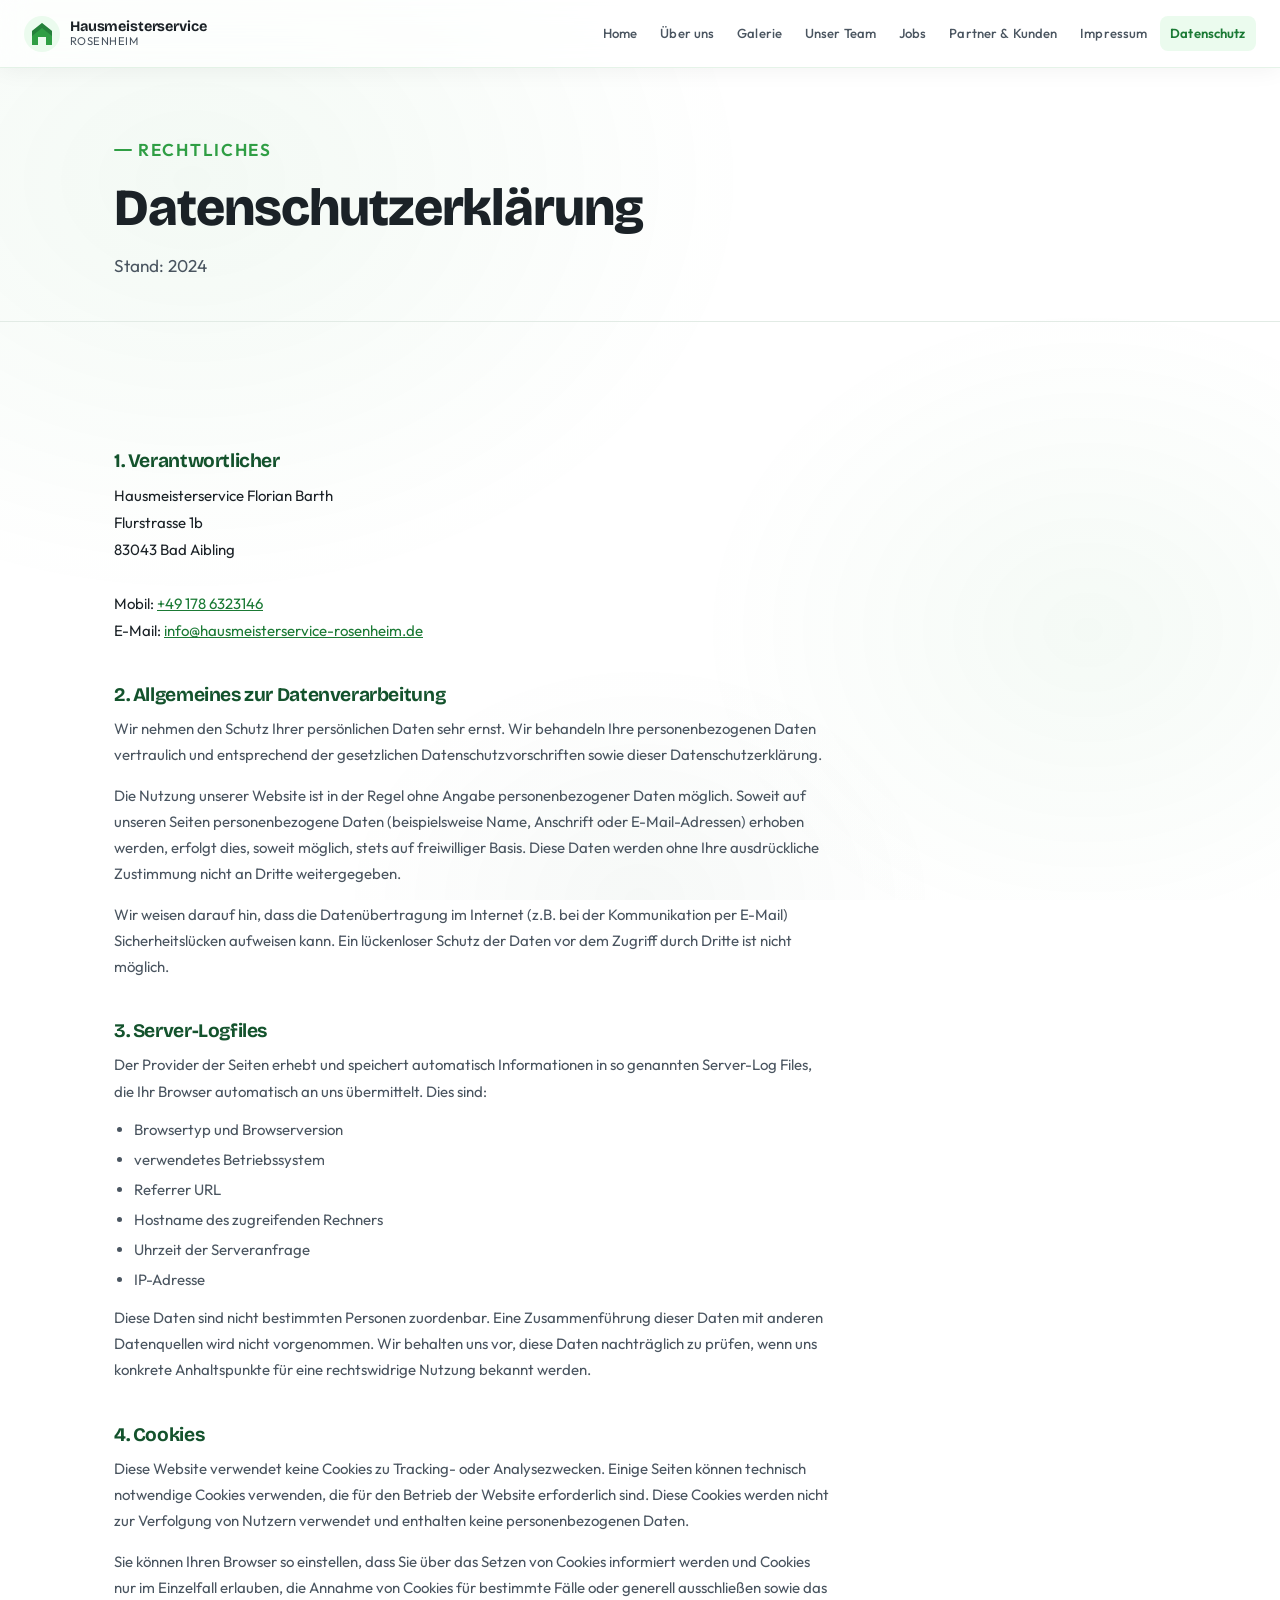
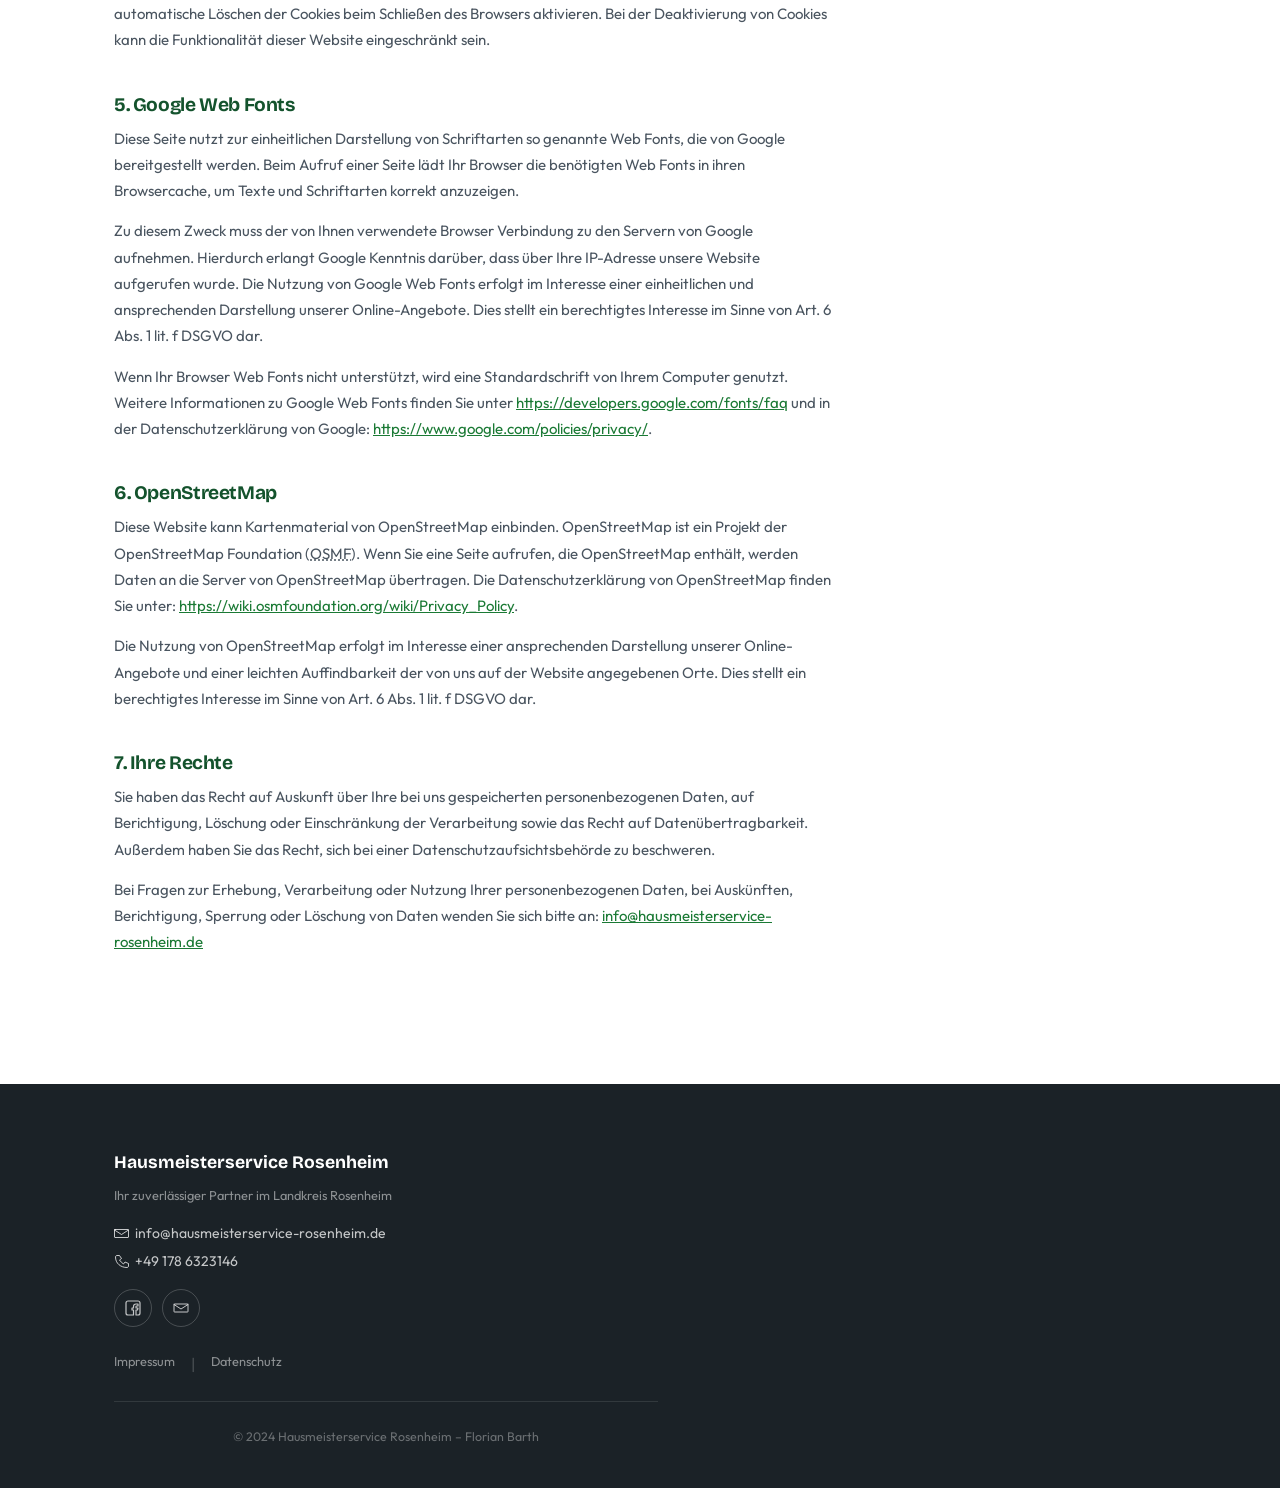
==== datenschutz.html @ e847db9a "Initial commit: Hausmeisterservice Rosenheim website Multi-page static website (HTML/CSS/JS): - 8 pa" ====
<!DOCTYPE html>
<html lang="de">
<head>
  <meta charset="UTF-8">
  <meta name="viewport" content="width=device-width, initial-scale=1.0">
  <meta name="theme-color" content="#ffffff">
  <meta name="description" content="Datenschutzerklärung – Hausmeisterservice Rosenheim, Florian Barth.">
  <title>Datenschutz – Hausmeisterservice Rosenheim</title>
  <link rel="preconnect" href="https://fonts.googleapis.com">
  <link rel="preconnect" href="https://fonts.gstatic.com" crossorigin>
  <link href="https://fonts.googleapis.com/css2?family=Bricolage+Grotesque:opsz,wght@12..96,400;12..96,600;12..96,700;12..96,800&family=Outfit:wght@300;400;500;600&display=swap" rel="stylesheet">
  <link rel="stylesheet" href="styles.css">
</head>
<body>
  <a class="skip-link" href="#main">Zum Inhalt springen</a>

  <header class="site-header">
    <nav class="nav-inner" aria-label="Hauptnavigation">
      <a class="nav-logo" href="index.html" aria-label="Hausmeisterservice Rosenheim – Startseite">
        <svg class="nav-logo-mark" viewBox="0 0 36 36" fill="none" aria-hidden="true" focusable="false">
          <circle cx="18" cy="18" r="18" fill="#ebfbee"/>
          <path d="M18 7L28 15V29H22V21H14V29H8V15L18 7Z" fill="#2f9e44"/>
          <path d="M18 7L28 15V20L18 12L8 20V15L18 7Z" fill="#14532d" opacity=".4"/>
        </svg>
        <span class="nav-logo-text">
          <strong>Hausmeisterservice</strong>
          <span>Rosenheim</span>
        </span>
      </a>
      <ul class="nav-links" role="list">
        <li><a href="index.html">Home</a></li>
        <li><a href="ueber-uns.html">Über uns</a></li>
        <li><a href="galerie.html">Galerie</a></li>
        <li><a href="unser-team.html">Unser Team</a></li>
        <li><a href="jobs.html">Jobs</a></li>
        <li><a href="partner.html">Partner &amp; Kunden</a></li>
        <li><a href="impressum.html">Impressum</a></li>
        <li><a href="datenschutz.html" aria-current="page">Datenschutz</a></li>
      </ul>
      <button class="nav-hamburger" id="nav-hamburger" aria-label="Menü öffnen" aria-expanded="false" aria-controls="nav-drawer">
        <svg class="ham-icon" width="22" height="22" viewBox="0 0 22 22" fill="none" aria-hidden="true"><rect x="2" y="5" width="18" height="2" rx="1" fill="currentColor"/><rect x="2" y="10" width="18" height="2" rx="1" fill="currentColor"/><rect x="2" y="15" width="18" height="2" rx="1" fill="currentColor"/></svg>
        <svg class="close-icon" width="22" height="22" viewBox="0 0 22 22" fill="none" aria-hidden="true" style="display:none"><path d="M5 5L17 17M17 5L5 17" stroke="currentColor" stroke-width="2" stroke-linecap="round"/></svg>
      </button>
    </nav>
  </header>

  <div class="nav-drawer" id="nav-drawer" style="display:none" role="dialog" aria-modal="false" aria-label="Navigation">
    <ul role="list">
      <li><a href="index.html">Home</a></li>
      <li><a href="ueber-uns.html">Über uns</a></li>
      <li><a href="galerie.html">Galerie</a></li>
      <li><a href="unser-team.html">Unser Team</a></li>
      <li><a href="jobs.html">Jobs</a></li>
      <li><a href="partner.html">Partner &amp; Kunden</a></li>
      <li><a href="impressum.html">Impressum</a></li>
      <li><a href="datenschutz.html" aria-current="page">Datenschutz</a></li>
    </ul>
  </div>

  <main id="main" class="page-content">
    <div class="page-hero">
      <div class="container">
        <p class="section-label reveal reveal-1">Rechtliches</p>
        <h1 class="reveal reveal-2">Datenschutzerklärung</h1>
        <p class="reveal reveal-3">Stand: 2024</p>
      </div>
    </div>

    <section>
      <div class="container">
        <div class="legal-content reveal">

          <h2>1. Verantwortlicher</h2>
          <address>
            Hausmeisterservice Florian Barth<br>
            Flurstrasse 1b<br>
            83043 Bad Aibling<br><br>
            Mobil: <a href="tel:+491786323146">+49 178 6323146</a><br>
            E-Mail: <a href="mailto:info@hausmeisterservice-rosenheim.de">info@hausmeisterservice-rosenheim.de</a>
          </address>

          <h2>2. Allgemeines zur Datenverarbeitung</h2>
          <p>Wir nehmen den Schutz Ihrer persönlichen Daten sehr ernst. Wir behandeln Ihre personenbezogenen Daten vertraulich und entsprechend der gesetzlichen Datenschutzvorschriften sowie dieser Datenschutzerklärung.</p>
          <p>Die Nutzung unserer Website ist in der Regel ohne Angabe personenbezogener Daten möglich. Soweit auf unseren Seiten personenbezogene Daten (beispielsweise Name, Anschrift oder E-Mail-Adressen) erhoben werden, erfolgt dies, soweit möglich, stets auf freiwilliger Basis. Diese Daten werden ohne Ihre ausdrückliche Zustimmung nicht an Dritte weitergegeben.</p>
          <p>Wir weisen darauf hin, dass die Datenübertragung im Internet (z.B. bei der Kommunikation per E-Mail) Sicherheitslücken aufweisen kann. Ein lückenloser Schutz der Daten vor dem Zugriff durch Dritte ist nicht möglich.</p>

          <h2>3. Server-Logfiles</h2>
          <p>Der Provider der Seiten erhebt und speichert automatisch Informationen in so genannten Server-Log Files, die Ihr Browser automatisch an uns übermittelt. Dies sind:</p>
          <ul style="margin:.625rem 0 .625rem 1.25rem; color:var(--slate); font-size:.9375rem; line-height:2">
            <li>Browsertyp und Browserversion</li>
            <li>verwendetes Betriebssystem</li>
            <li>Referrer URL</li>
            <li>Hostname des zugreifenden Rechners</li>
            <li>Uhrzeit der Serveranfrage</li>
            <li>IP-Adresse</li>
          </ul>
          <p>Diese Daten sind nicht bestimmten Personen zuordenbar. Eine Zusammenführung dieser Daten mit anderen Datenquellen wird nicht vorgenommen. Wir behalten uns vor, diese Daten nachträglich zu prüfen, wenn uns konkrete Anhaltspunkte für eine rechtswidrige Nutzung bekannt werden.</p>

          <h2>4. Cookies</h2>
          <p>Diese Website verwendet keine Cookies zu Tracking- oder Analysezwecken. Einige Seiten können technisch notwendige Cookies verwenden, die für den Betrieb der Website erforderlich sind. Diese Cookies werden nicht zur Verfolgung von Nutzern verwendet und enthalten keine personenbezogenen Daten.</p>
          <p>Sie können Ihren Browser so einstellen, dass Sie über das Setzen von Cookies informiert werden und Cookies nur im Einzelfall erlauben, die Annahme von Cookies für bestimmte Fälle oder generell ausschließen sowie das automatische Löschen der Cookies beim Schließen des Browsers aktivieren. Bei der Deaktivierung von Cookies kann die Funktionalität dieser Website eingeschränkt sein.</p>

          <h2>5. Google Web Fonts</h2>
          <p>Diese Seite nutzt zur einheitlichen Darstellung von Schriftarten so genannte Web Fonts, die von Google bereitgestellt werden. Beim Aufruf einer Seite lädt Ihr Browser die benötigten Web Fonts in ihren Browsercache, um Texte und Schriftarten korrekt anzuzeigen.</p>
          <p>Zu diesem Zweck muss der von Ihnen verwendete Browser Verbindung zu den Servern von Google aufnehmen. Hierdurch erlangt Google Kenntnis darüber, dass über Ihre IP-Adresse unsere Website aufgerufen wurde. Die Nutzung von Google Web Fonts erfolgt im Interesse einer einheitlichen und ansprechenden Darstellung unserer Online-Angebote. Dies stellt ein berechtigtes Interesse im Sinne von Art. 6 Abs. 1 lit. f DSGVO dar.</p>
          <p>Wenn Ihr Browser Web Fonts nicht unterstützt, wird eine Standardschrift von Ihrem Computer genutzt. Weitere Informationen zu Google Web Fonts finden Sie unter <a href="https://developers.google.com/fonts/faq" target="_blank" rel="noopener noreferrer">https://developers.google.com/fonts/faq</a> und in der Datenschutzerklärung von Google: <a href="https://www.google.com/policies/privacy/" target="_blank" rel="noopener noreferrer">https://www.google.com/policies/privacy/</a>.</p>

          <h2>6. OpenStreetMap</h2>
          <p>Diese Website kann Kartenmaterial von OpenStreetMap einbinden. OpenStreetMap ist ein Projekt der OpenStreetMap Foundation (<abbr title="OpenStreetMap Foundation">OSMF</abbr>). Wenn Sie eine Seite aufrufen, die OpenStreetMap enthält, werden Daten an die Server von OpenStreetMap übertragen. Die Datenschutzerklärung von OpenStreetMap finden Sie unter: <a href="https://wiki.osmfoundation.org/wiki/Privacy_Policy" target="_blank" rel="noopener noreferrer">https://wiki.osmfoundation.org/wiki/Privacy_Policy</a>.</p>
          <p>Die Nutzung von OpenStreetMap erfolgt im Interesse einer ansprechenden Darstellung unserer Online-Angebote und einer leichten Auffindbarkeit der von uns auf der Website angegebenen Orte. Dies stellt ein berechtigtes Interesse im Sinne von Art. 6 Abs. 1 lit. f DSGVO dar.</p>

          <h2>7. Ihre Rechte</h2>
          <p>Sie haben das Recht auf Auskunft über Ihre bei uns gespeicherten personenbezogenen Daten, auf Berichtigung, Löschung oder Einschränkung der Verarbeitung sowie das Recht auf Datenübertragbarkeit. Außerdem haben Sie das Recht, sich bei einer Datenschutzaufsichtsbehörde zu beschweren.</p>
          <p>Bei Fragen zur Erhebung, Verarbeitung oder Nutzung Ihrer personenbezogenen Daten, bei Auskünften, Berichtigung, Sperrung oder Löschung von Daten wenden Sie sich bitte an: <a href="mailto:info@hausmeisterservice-rosenheim.de">info@hausmeisterservice-rosenheim.de</a></p>

        </div>
      </div>
    </section>
  </main>

  <footer class="site-footer">
    <div class="footer-inner">
      <div>
        <div class="footer-brand">Hausmeisterservice Rosenheim</div>
        <div class="footer-tagline">Ihr zuverlässiger Partner im Landkreis Rosenheim</div>
        <div class="footer-contact">
          <a href="mailto:info@hausmeisterservice-rosenheim.de">
            <svg width="15" height="15" viewBox="0 0 15 15" fill="none" aria-hidden="true"><path d="M1 3.5H14C14.28 3.5 14.5 3.72 14.5 4V11C14.5 11.28 14.28 11.5 14 11.5H1C0.72 11.5 0.5 11.28 0.5 11V4C0.5 3.72 0.72 3.5 1 3.5Z" stroke="currentColor" stroke-linecap="round" stroke-linejoin="round"/><path d="M0.5 4L7.5 8.5L14.5 4" stroke="currentColor" stroke-linecap="round"/></svg>
            info@hausmeisterservice-rosenheim.de
          </a>
          <a href="tel:+491786323146">
            <svg width="15" height="15" viewBox="0 0 15 15" fill="none" aria-hidden="true"><path d="M5.5 1.5H3C2.17 1.5 1.5 2.17 1.5 3C1.5 9.35 6.65 13.5 13 13.5C13.83 13.5 14.5 12.83 14.5 12V9.5L11 8L9.5 10C8 9 6.5 7.5 5.5 6L7.5 4.5L5.5 1.5Z" stroke="currentColor" stroke-linejoin="round"/></svg>
            +49 178 6323146
          </a>
        </div>
        <div class="footer-social">
          <a href="https://www.facebook.com/Hausmeisterservice-Rosenheim-330159847586486/" target="_blank" rel="noopener noreferrer" aria-label="Facebook-Seite von Hausmeisterservice Rosenheim">
            <svg width="16" height="16" viewBox="0 0 16 16" fill="none" aria-hidden="true"><path d="M13 1H3C1.9 1 1 1.9 1 3V13C1 14.1 1.9 15 3 15H8.5V10H7V8H8.5V6.5C8.5 5.1 9.4 4 11 4H13V6H11.5C11.2 6 11 6.2 11 6.5V8H13L12.5 10H11V15H13C14.1 15 15 14.1 15 13V3C15 1.9 14.1 1 13 1Z" stroke="currentColor" stroke-width="1.2" stroke-linejoin="round"/></svg>
          </a>
          <a href="mailto:info@hausmeisterservice-rosenheim.de" aria-label="E-Mail senden">
            <svg width="16" height="16" viewBox="0 0 16 16" fill="none" aria-hidden="true"><path d="M1.5 4H14.5C14.78 4 15 4.22 15 4.5V11.5C15 11.78 14.78 12 14.5 12H1.5C1.22 12 1 11.78 1 11.5V4.5C1 4.22 1.22 4 1.5 4Z" stroke="currentColor" stroke-linejoin="round"/><path d="M1 4.5L8 9L15 4.5" stroke="currentColor" stroke-linecap="round"/></svg>
          </a>
        </div>
        <div class="footer-links">
          <a href="impressum.html">Impressum</a>
          <span aria-hidden="true" style="color:rgba(255,255,255,.2)">|</span>
          <a href="datenschutz.html">Datenschutz</a>
        </div>
      </div>
    </div>
    <div class="footer-inner" style="padding-top:0">
      <p class="footer-copy">© 2024 Hausmeisterservice Rosenheim – Florian Barth</p>
    </div>
  </footer>

  <script src="script.js"></script>
</body>
</html>
---- styles.css ----
/* ============================================================
   Hausmeisterservice Rosenheim — Global Stylesheet
   Design: Modern Clean | Bricolage Grotesque + Outfit
   ============================================================ */

/* ── Google Fonts preload hint (also declared in HTML <link>) ── */
@import url('https://fonts.googleapis.com/css2?family=Bricolage+Grotesque:opsz,wght@12..96,400;12..96,600;12..96,700;12..96,800&family=Outfit:wght@300;400;500;600&display=swap');

/* ── Design Tokens ─────────────────────────────────────────── */
:root {
  /* Greens */
  --leaf:        #2f9e44;
  --leaf-dark:   #1b7a35;
  --leaf-deep:   #14532d;
  --leaf-glow:   rgba(47, 158, 68, 0.15);
  --mint:        #ebfbee;
  --mint-mid:    #d3f9d8;

  /* Neutrals */
  --ink:         #1b2227;
  --ink-soft:    #2d3a42;
  --slate:       #4a5560;
  --mist:        #8a9ba8;
  --paper:       #ffffff;
  --haze:        #f4f7f5;
  --haze-border: #e2ebe5;

  /* Typography */
  --font-display: 'Bricolage Grotesque', Georgia, serif;
  --font-body:    'Outfit', system-ui, sans-serif;

  /* Spacing scale */
  --s-xs:  0.5rem;
  --s-sm:  1rem;
  --s-md:  1.5rem;
  --s-lg:  2.5rem;
  --s-xl:  4rem;
  --s-2xl: 6rem;

  /* Radii */
  --r-sm:  8px;
  --r-md:  16px;
  --r-lg:  24px;
  --r-xl:  40px;

  /* Shadows */
  --shadow-sm:  0 1px 4px rgba(0,0,0,.06), 0 0 0 1px rgba(0,0,0,.03);
  --shadow-md:  0 4px 24px rgba(0,0,0,.08), 0 1px 4px rgba(0,0,0,.04);
  --shadow-lg:  0 12px 48px rgba(0,0,0,.10), 0 2px 8px rgba(0,0,0,.05);

  /* Motion */
  --ease-out:    cubic-bezier(0.16, 1, 0.3, 1);
  --ease-in-out: cubic-bezier(0.45, 0, 0.55, 1);

  /* Header */
  --header-h: 68px;
}

/* ── Reset & Base ──────────────────────────────────────────── */
*, *::before, *::after { box-sizing: border-box; margin: 0; padding: 0; }

html {
  font-size: 16px;
  scroll-behavior: smooth;
  color-scheme: light;
  -webkit-text-size-adjust: 100%;
}

body {
  font-family: var(--font-body);
  font-weight: 400;
  color: var(--ink);
  background-color: var(--paper);
  line-height: 1.65;
  overflow-x: hidden;
  -webkit-tap-highlight-color: transparent;
}

/* ── Background Blobs (atmosphere) ────────────────────────── */
body::before {
  content: '';
  position: fixed;
  inset: 0;
  pointer-events: none;
  z-index: 0;
  background:
    radial-gradient(ellipse 800px 600px at 15% 20%, rgba(47,158,68,.06) 0%, transparent 70%),
    radial-gradient(ellipse 600px 500px at 85% 70%, rgba(47,158,68,.05) 0%, transparent 65%),
    radial-gradient(ellipse 500px 400px at 50% 100%, rgba(20,83,45,.04) 0%, transparent 60%);
}

/* ── Skip Link ─────────────────────────────────────────────── */
.skip-link {
  position: absolute;
  top: -100%;
  left: 1rem;
  z-index: 9999;
  background: var(--leaf);
  color: #fff;
  padding: .5rem 1.25rem;
  border-radius: 0 0 var(--r-sm) var(--r-sm);
  font-family: var(--font-body);
  font-weight: 600;
  font-size: .875rem;
  text-decoration: none;
  transition: top .2s var(--ease-out);
}
.skip-link:focus { top: 0; }

/* ── Header / Nav ──────────────────────────────────────────── */
.site-header {
  position: sticky;
  top: 0;
  z-index: 100;
  height: var(--header-h);
  background: rgba(255, 255, 255, 0.70);
  backdrop-filter: blur(14px) saturate(150%);
  -webkit-backdrop-filter: blur(14px) saturate(150%);
  border-bottom: 1px solid rgba(47, 158, 68, 0.12);
  box-shadow: 0 1px 24px rgba(0,0,0,.06);
}

.nav-inner {
  max-width: 1280px;
  margin: 0 auto;
  padding: 0 var(--s-md);
  height: 100%;
  display: flex;
  align-items: center;
  justify-content: space-between;
  gap: var(--s-md);
}

/* Logo */
.nav-logo {
  display: flex;
  align-items: center;
  gap: .625rem;
  text-decoration: none;
  flex-shrink: 0;
}

.nav-logo-mark {
  width: 36px;
  height: 36px;
  flex-shrink: 0;
}

.nav-logo-text {
  display: flex;
  flex-direction: column;
  line-height: 1.1;
}
.nav-logo-text strong {
  font-family: var(--font-display);
  font-weight: 700;
  font-size: .9rem;
  color: var(--ink);
  letter-spacing: -.01em;
}
.nav-logo-text span {
  font-family: var(--font-body);
  font-size: .7rem;
  font-weight: 400;
  color: var(--slate);
  letter-spacing: .04em;
  text-transform: uppercase;
}

/* Desktop nav links */
.nav-links {
  display: flex;
  align-items: center;
  gap: .125rem;
  list-style: none;
}

.nav-links a {
  display: block;
  padding: .4rem .65rem;
  border-radius: var(--r-sm);
  font-family: var(--font-body);
  font-size: .82rem;
  font-weight: 500;
  color: var(--slate);
  text-decoration: none;
  letter-spacing: .01em;
  white-space: nowrap;
  transition: color .18s, background .18s;
}
.nav-links a:hover {
  color: var(--leaf-dark);
  background: var(--mint);
}
.nav-links a[aria-current="page"] {
  color: var(--leaf-dark);
  background: var(--mint);
  font-weight: 600;
}
.nav-links a:focus-visible {
  outline: 2px solid var(--leaf);
  outline-offset: 2px;
}

/* Hamburger */
.nav-hamburger {
  display: none;
  align-items: center;
  justify-content: center;
  width: 44px;
  height: 44px;
  border: none;
  background: transparent;
  cursor: pointer;
  border-radius: var(--r-sm);
  color: var(--ink);
  touch-action: manipulation;
  transition: background .15s;
}
.nav-hamburger:hover { background: var(--mint); }
.nav-hamburger:focus-visible { outline: 2px solid var(--leaf); outline-offset: 2px; }
.nav-hamburger svg { pointer-events: none; }

/* Mobile drawer */
.nav-drawer {
  display: none;
  position: fixed;
  top: var(--header-h);
  left: 0; right: 0;
  background: rgba(255,255,255,.96);
  backdrop-filter: blur(14px);
  -webkit-backdrop-filter: blur(14px);
  border-bottom: 1px solid var(--haze-border);
  box-shadow: var(--shadow-lg);
  z-index: 99;
  padding: var(--s-sm) var(--s-md) var(--s-md);
  overscroll-behavior: contain;
  transform: translateY(-8px);
  opacity: 0;
  transition: opacity .22s var(--ease-out), transform .22s var(--ease-out);
}
.nav-drawer.open {
  opacity: 1;
  transform: translateY(0);
}
.nav-drawer ul {
  list-style: none;
  display: flex;
  flex-direction: column;
  gap: .25rem;
}
.nav-drawer a {
  display: block;
  padding: .75rem 1rem;
  border-radius: var(--r-sm);
  font-size: .95rem;
  font-weight: 500;
  color: var(--ink);
  text-decoration: none;
  transition: background .15s, color .15s;
}
.nav-drawer a:hover { background: var(--mint); color: var(--leaf-dark); }
.nav-drawer a[aria-current="page"] {
  background: var(--mint);
  color: var(--leaf-dark);
  font-weight: 600;
}
.nav-drawer a:focus-visible { outline: 2px solid var(--leaf); outline-offset: 2px; }

/* ── Page Wrapper ──────────────────────────────────────────── */
.page-content {
  position: relative;
  z-index: 1;
  min-height: calc(100vh - var(--header-h));
}

/* ── Section / Container ───────────────────────────────────── */
.container {
  max-width: 1100px;
  margin: 0 auto;
  padding: 0 var(--s-md);
}

section { padding: var(--s-xl) 0; }

/* ── Typography ────────────────────────────────────────────── */
h1, h2, h3, h4, h5 {
  font-family: var(--font-display);
  font-weight: 700;
  line-height: 1.15;
  letter-spacing: -.02em;
  text-wrap: balance;
  color: var(--ink);
}

h1 { font-size: clamp(2rem, 5vw, 3.25rem); font-weight: 800; }
h2 { font-size: clamp(1.6rem, 3.5vw, 2.25rem); }
h3 { font-size: clamp(1.1rem, 2.5vw, 1.4rem); font-weight: 600; }

p {
  color: var(--slate);
  font-size: 1rem;
  line-height: 1.75;
  max-width: 68ch;
}
p + p { margin-top: .875rem; }

a { color: var(--leaf-dark); }
a:focus-visible { outline: 2px solid var(--leaf); outline-offset: 3px; border-radius: 3px; }

/* ── Buttons ───────────────────────────────────────────────── */
.btn {
  display: inline-flex;
  align-items: center;
  gap: .5rem;
  padding: .75rem 1.75rem;
  border: none;
  border-radius: var(--r-xl);
  font-family: var(--font-body);
  font-size: 1rem;
  font-weight: 600;
  text-decoration: none;
  cursor: pointer;
  touch-action: manipulation;
  transition: background .18s, transform .18s, box-shadow .18s;
}
.btn:focus-visible { outline: 2px solid var(--leaf); outline-offset: 3px; }
.btn:active { transform: scale(.97); }

.btn-primary {
  background: var(--leaf);
  color: #fff;
  box-shadow: 0 4px 16px rgba(47,158,68,.30);
}
.btn-primary:hover {
  background: var(--leaf-dark);
  box-shadow: 0 6px 24px rgba(47,158,68,.38);
  transform: translateY(-2px);
}

.btn-outline {
  background: transparent;
  color: var(--leaf-dark);
  border: 2px solid var(--leaf);
}
.btn-outline:hover {
  background: var(--mint);
  transform: translateY(-2px);
}

/* ── Section Labels ────────────────────────────────────────── */
.section-label {
  display: inline-flex;
  align-items: center;
  gap: .375rem;
  font-family: var(--font-body);
  font-size: .75rem;
  font-weight: 600;
  letter-spacing: .1em;
  text-transform: uppercase;
  color: var(--leaf);
  margin-bottom: .875rem;
}
.section-label::before {
  content: '';
  display: block;
  width: 18px;
  height: 2px;
  background: var(--leaf);
  border-radius: 2px;
}

/* ── Cards ─────────────────────────────────────────────────── */
.card {
  background: var(--paper);
  border: 1px solid var(--haze-border);
  border-radius: var(--r-lg);
  padding: var(--s-md) var(--s-lg);
  box-shadow: var(--shadow-sm);
  transition: box-shadow .22s var(--ease-out), transform .22s var(--ease-out);
}
.card:hover {
  box-shadow: var(--shadow-md);
  transform: translateY(-3px);
}

/* ── Service Grid (index.html) ─────────────────────────────── */
.service-grid {
  display: grid;
  grid-template-columns: repeat(auto-fill, minmax(200px, 1fr));
  gap: 1rem;
  margin-top: var(--s-lg);
}

.service-tile {
  background: var(--paper);
  border: 1px solid var(--haze-border);
  border-radius: var(--r-md);
  padding: 1.5rem 1.25rem;
  display: flex;
  flex-direction: column;
  align-items: center;
  text-align: center;
  gap: .75rem;
  box-shadow: var(--shadow-sm);
  transition: box-shadow .2s var(--ease-out), transform .2s var(--ease-out), background .2s;
}
.service-tile:hover {
  background: var(--mint);
  box-shadow: var(--shadow-md);
  transform: translateY(-4px);
}
.service-tile .tile-icon {
  font-size: 2.25rem;
  line-height: 1;
}
.service-tile .tile-label {
  font-family: var(--font-body);
  font-size: .875rem;
  font-weight: 500;
  color: var(--ink-soft);
  line-height: 1.3;
}

/* ── Hero ──────────────────────────────────────────────────── */
.hero {
  padding: var(--s-2xl) 0 var(--s-xl);
  position: relative;
}
.hero-eyebrow {
  font-family: var(--font-body);
  font-size: .8rem;
  font-weight: 600;
  letter-spacing: .12em;
  text-transform: uppercase;
  color: var(--leaf);
  margin-bottom: 1rem;
}
.hero h1 { margin-bottom: 1.25rem; }
.hero p  { font-size: 1.1rem; margin-bottom: var(--s-lg); }
.hero-badge {
  display: inline-flex;
  align-items: center;
  gap: .5rem;
  background: var(--mint);
  border: 1px solid var(--mint-mid);
  border-radius: var(--r-xl);
  padding: .35rem .875rem;
  font-size: .8rem;
  font-weight: 500;
  color: var(--leaf-deep);
  margin-bottom: 1.5rem;
}

/* ── Page Hero (interior pages) ───────────────────────────── */
.page-hero {
  padding: var(--s-xl) 0 var(--s-lg);
  border-bottom: 1px solid var(--haze-border);
  margin-bottom: var(--s-xl);
}
.page-hero h1 { margin-bottom: .75rem; }
.page-hero p  { font-size: 1.075rem; }

/* ── Über-uns content ──────────────────────────────────────── */
.ueber-uns-intro {
  font-size: 1.05rem;
  line-height: 1.8;
  max-width: 72ch;
}

.service-section-grid {
  display: grid;
  grid-template-columns: repeat(auto-fill, minmax(300px, 1fr));
  gap: 1.25rem;
  margin-top: var(--s-lg);
}

.service-card {
  background: var(--paper);
  border: 1px solid var(--haze-border);
  border-radius: var(--r-lg);
  padding: var(--s-md) var(--s-md);
  box-shadow: var(--shadow-sm);
}
.service-card h3 {
  font-size: 1rem;
  font-weight: 700;
  color: var(--leaf-dark);
  margin-bottom: .75rem;
  display: flex;
  align-items: center;
  gap: .5rem;
}
.service-card h3::before {
  content: '';
  width: 4px;
  height: 1.1em;
  background: var(--leaf);
  border-radius: 2px;
  display: block;
  flex-shrink: 0;
}
.service-card ul {
  list-style: none;
  display: flex;
  flex-direction: column;
  gap: .3rem;
}
.service-card li {
  font-size: .875rem;
  color: var(--slate);
  padding-left: 1rem;
  position: relative;
}
.service-card li::before {
  content: '✓';
  position: absolute;
  left: 0;
  color: var(--leaf);
  font-size: .75rem;
  top: .1em;
}

/* ── Gallery Grid ──────────────────────────────────────────── */
.gallery-grid {
  display: grid;
  grid-template-columns: repeat(3, 1fr);
  gap: 1rem;
  margin-top: var(--s-lg);
}
.gallery-item {
  border-radius: var(--r-md);
  overflow: hidden;
  aspect-ratio: 4/3;
  background: linear-gradient(135deg, var(--mint) 0%, var(--mint-mid) 50%, #c3f0ca 100%);
  display: flex;
  align-items: center;
  justify-content: center;
  flex-direction: column;
  gap: .5rem;
  border: 1px solid var(--haze-border);
  box-shadow: var(--shadow-sm);
  transition: transform .22s var(--ease-out), box-shadow .22s var(--ease-out);
}
.gallery-item:hover { transform: scale(1.02); box-shadow: var(--shadow-md); }
.gallery-item figcaption {
  font-family: var(--font-body);
  font-size: .8rem;
  font-weight: 500;
  color: var(--leaf-deep);
  letter-spacing: .04em;
}
.gallery-placeholder-icon { font-size: 2rem; opacity: .5; }

/* ── Team Cards ────────────────────────────────────────────── */
.team-grid {
  display: grid;
  grid-template-columns: repeat(auto-fill, minmax(220px, 1fr));
  gap: 1.25rem;
  margin-top: var(--s-lg);
}
.team-card {
  background: var(--paper);
  border: 1px solid var(--haze-border);
  border-radius: var(--r-lg);
  padding: var(--s-md);
  text-align: center;
  box-shadow: var(--shadow-sm);
  transition: transform .22s var(--ease-out), box-shadow .22s var(--ease-out);
}
.team-card:hover { transform: translateY(-4px); box-shadow: var(--shadow-md); }

.team-avatar {
  width: 72px;
  height: 72px;
  border-radius: 50%;
  background: linear-gradient(135deg, var(--leaf) 0%, var(--leaf-deep) 100%);
  display: flex;
  align-items: center;
  justify-content: center;
  margin: 0 auto var(--s-sm);
  font-family: var(--font-display);
  font-size: 1.25rem;
  font-weight: 700;
  color: #fff;
  box-shadow: 0 4px 12px rgba(47,158,68,.25);
}
.team-card h3 {
  font-size: .95rem;
  font-weight: 700;
  margin-bottom: .25rem;
  letter-spacing: -.01em;
}
.team-card .role {
  font-size: .78rem;
  color: var(--slate);
  line-height: 1.4;
  margin-bottom: .875rem;
}
.team-contacts {
  display: flex;
  flex-direction: column;
  gap: .3rem;
}
.team-contacts a {
  font-size: .78rem;
  color: var(--leaf-dark);
  text-decoration: none;
  display: inline-flex;
  align-items: center;
  justify-content: center;
  gap: .3rem;
}
.team-contacts a:hover { text-decoration: underline; }
.team-contacts a:focus-visible { outline: 2px solid var(--leaf); border-radius: 2px; }

/* ── Jobs ──────────────────────────────────────────────────── */
.jobs-grid {
  display: grid;
  grid-template-columns: repeat(auto-fill, minmax(320px, 1fr));
  gap: 1.5rem;
  margin-top: var(--s-lg);
}
.job-card {
  background: var(--paper);
  border: 1px solid var(--haze-border);
  border-radius: var(--r-lg);
  padding: var(--s-lg) var(--s-md);
  box-shadow: var(--shadow-sm);
  display: flex;
  flex-direction: column;
  gap: var(--s-sm);
}
.job-card h3 {
  font-size: 1.1rem;
  color: var(--leaf-deep);
}
.job-card p {
  font-size: .9rem;
  flex: 1;
}
.job-badge {
  display: inline-flex;
  align-items: center;
  gap: .35rem;
  background: var(--mint);
  border: 1px solid var(--mint-mid);
  border-radius: var(--r-xl);
  padding: .25rem .75rem;
  font-size: .72rem;
  font-weight: 600;
  color: var(--leaf-deep);
  letter-spacing: .03em;
  width: fit-content;
}

/* ── Partner & Kunden ──────────────────────────────────────── */
.partner-card {
  background: var(--paper);
  border: 1px solid var(--haze-border);
  border-radius: var(--r-lg);
  padding: var(--s-lg);
  box-shadow: var(--shadow-sm);
  max-width: 560px;
}
.partner-card h3 { font-size: 1.1rem; margin-bottom: 1rem; color: var(--leaf-deep); }
.partner-detail {
  display: flex;
  flex-direction: column;
  gap: .4rem;
}
.partner-detail a {
  font-size: .9rem;
  color: var(--slate);
  text-decoration: none;
  display: flex;
  align-items: center;
  gap: .4rem;
}
.partner-detail a:hover { color: var(--leaf-dark); text-decoration: underline; }

blockquote.quote {
  border-left: 4px solid var(--leaf);
  padding: var(--s-sm) var(--s-md);
  margin: var(--s-lg) 0;
  background: var(--mint);
  border-radius: 0 var(--r-md) var(--r-md) 0;
  font-style: italic;
  font-size: 1.05rem;
  color: var(--ink-soft);
  max-width: 72ch;
}
blockquote.quote cite {
  display: block;
  margin-top: .5rem;
  font-size: .825rem;
  font-style: normal;
  font-weight: 600;
  color: var(--leaf-dark);
}

.badge-cloud {
  display: flex;
  flex-wrap: wrap;
  gap: .625rem;
  margin-top: var(--s-md);
}
.badge {
  background: var(--haze);
  border: 1px solid var(--haze-border);
  border-radius: var(--r-xl);
  padding: .375rem 1rem;
  font-size: .82rem;
  font-weight: 500;
  color: var(--ink-soft);
  transition: background .15s, color .15s, border-color .15s;
}
.badge:hover {
  background: var(--mint);
  border-color: var(--mint-mid);
  color: var(--leaf-deep);
}

/* ── Impressum / Datenschutz ───────────────────────────────── */
.legal-content {
  max-width: 800px;
}
.legal-content h2 {
  font-size: 1.2rem;
  margin-top: var(--s-lg);
  margin-bottom: .625rem;
  color: var(--leaf-deep);
}
.legal-content h2:first-of-type { margin-top: 0; }
.legal-content p {
  font-size: .9375rem;
  max-width: 72ch;
}
.legal-content address {
  font-style: normal;
  font-size: .9375rem;
  color: var(--ink);
  line-height: 1.8;
}
.legal-content a {
  color: var(--leaf-dark);
}

/* ── Footer ────────────────────────────────────────────────── */
.site-footer {
  background: var(--ink);
  color: rgba(255,255,255,.7);
  padding: var(--s-xl) 0 var(--s-lg);
  margin-top: var(--s-xl);
}
.footer-inner {
  max-width: 1100px;
  margin: 0 auto;
  padding: 0 var(--s-md);
  display: grid;
  grid-template-columns: 1fr auto;
  gap: var(--s-lg);
  align-items: start;
}
.footer-brand {
  font-family: var(--font-display);
  font-size: 1.1rem;
  font-weight: 700;
  color: #fff;
  margin-bottom: .5rem;
}
.footer-tagline {
  font-size: .8rem;
  margin-bottom: var(--s-sm);
  color: rgba(255,255,255,.5);
}
.footer-contact {
  display: flex;
  flex-direction: column;
  gap: .3rem;
  margin-bottom: var(--s-sm);
}
.footer-contact a {
  font-size: .875rem;
  color: rgba(255,255,255,.75);
  text-decoration: none;
  display: flex;
  align-items: center;
  gap: .4rem;
  transition: color .15s;
}
.footer-contact a:hover { color: #fff; }
.footer-contact a:focus-visible { outline: 2px solid var(--leaf); border-radius: 2px; }

.footer-social {
  display: flex;
  gap: .625rem;
  margin-bottom: var(--s-md);
}
.footer-social a {
  display: flex;
  align-items: center;
  justify-content: center;
  width: 38px;
  height: 38px;
  border-radius: 50%;
  border: 1px solid rgba(255,255,255,.2);
  color: rgba(255,255,255,.75);
  text-decoration: none;
  transition: background .15s, color .15s, border-color .15s;
}
.footer-social a:hover {
  background: var(--leaf);
  border-color: var(--leaf);
  color: #fff;
}
.footer-social a:focus-visible { outline: 2px solid var(--leaf); outline-offset: 3px; border-radius: 50%; }
.footer-social svg { pointer-events: none; }

.footer-links {
  display: flex;
  gap: var(--s-sm);
  flex-wrap: wrap;
}
.footer-links a {
  font-size: .8rem;
  color: rgba(255,255,255,.5);
  text-decoration: none;
  transition: color .15s;
}
.footer-links a:hover { color: #fff; }

.footer-copy {
  grid-column: 1 / -1;
  border-top: 1px solid rgba(255,255,255,.1);
  margin-top: var(--s-md);
  padding-top: var(--s-md);
  font-size: .775rem;
  color: rgba(255,255,255,.35);
  text-align: center;
}

/* ── Animations ────────────────────────────────────────────── */
@keyframes fadeUp {
  from { opacity: 0; transform: translateY(20px); }
  to   { opacity: 1; transform: translateY(0); }
}

.reveal {
  animation: fadeUp .6s var(--ease-out) both;
}
.reveal-1 { animation-delay: .05s; }
.reveal-2 { animation-delay: .15s; }
.reveal-3 { animation-delay: .25s; }
.reveal-4 { animation-delay: .35s; }
.reveal-5 { animation-delay: .45s; }

@media (prefers-reduced-motion: reduce) {
  .reveal { animation: none; }
  * { transition-duration: .01ms !important; animation-duration: .01ms !important; }
}

/* ── Responsive ────────────────────────────────────────────── */
@media (max-width: 1024px) {
  .nav-links { gap: 0; }
  .nav-links a { font-size: .78rem; padding: .35rem .5rem; }
}

@media (max-width: 820px) {
  .nav-links { display: none; }
  .nav-hamburger { display: flex; }
  .nav-drawer { display: block; }

  .footer-inner {
    grid-template-columns: 1fr;
  }

  .gallery-grid {
    grid-template-columns: repeat(2, 1fr);
  }
}

@media (max-width: 540px) {
  :root { --s-xl: 3rem; --s-2xl: 4rem; }

  .service-grid {
    grid-template-columns: repeat(2, 1fr);
  }

  .gallery-grid {
    grid-template-columns: 1fr;
  }

  .team-grid {
    grid-template-columns: repeat(2, 1fr);
  }
}
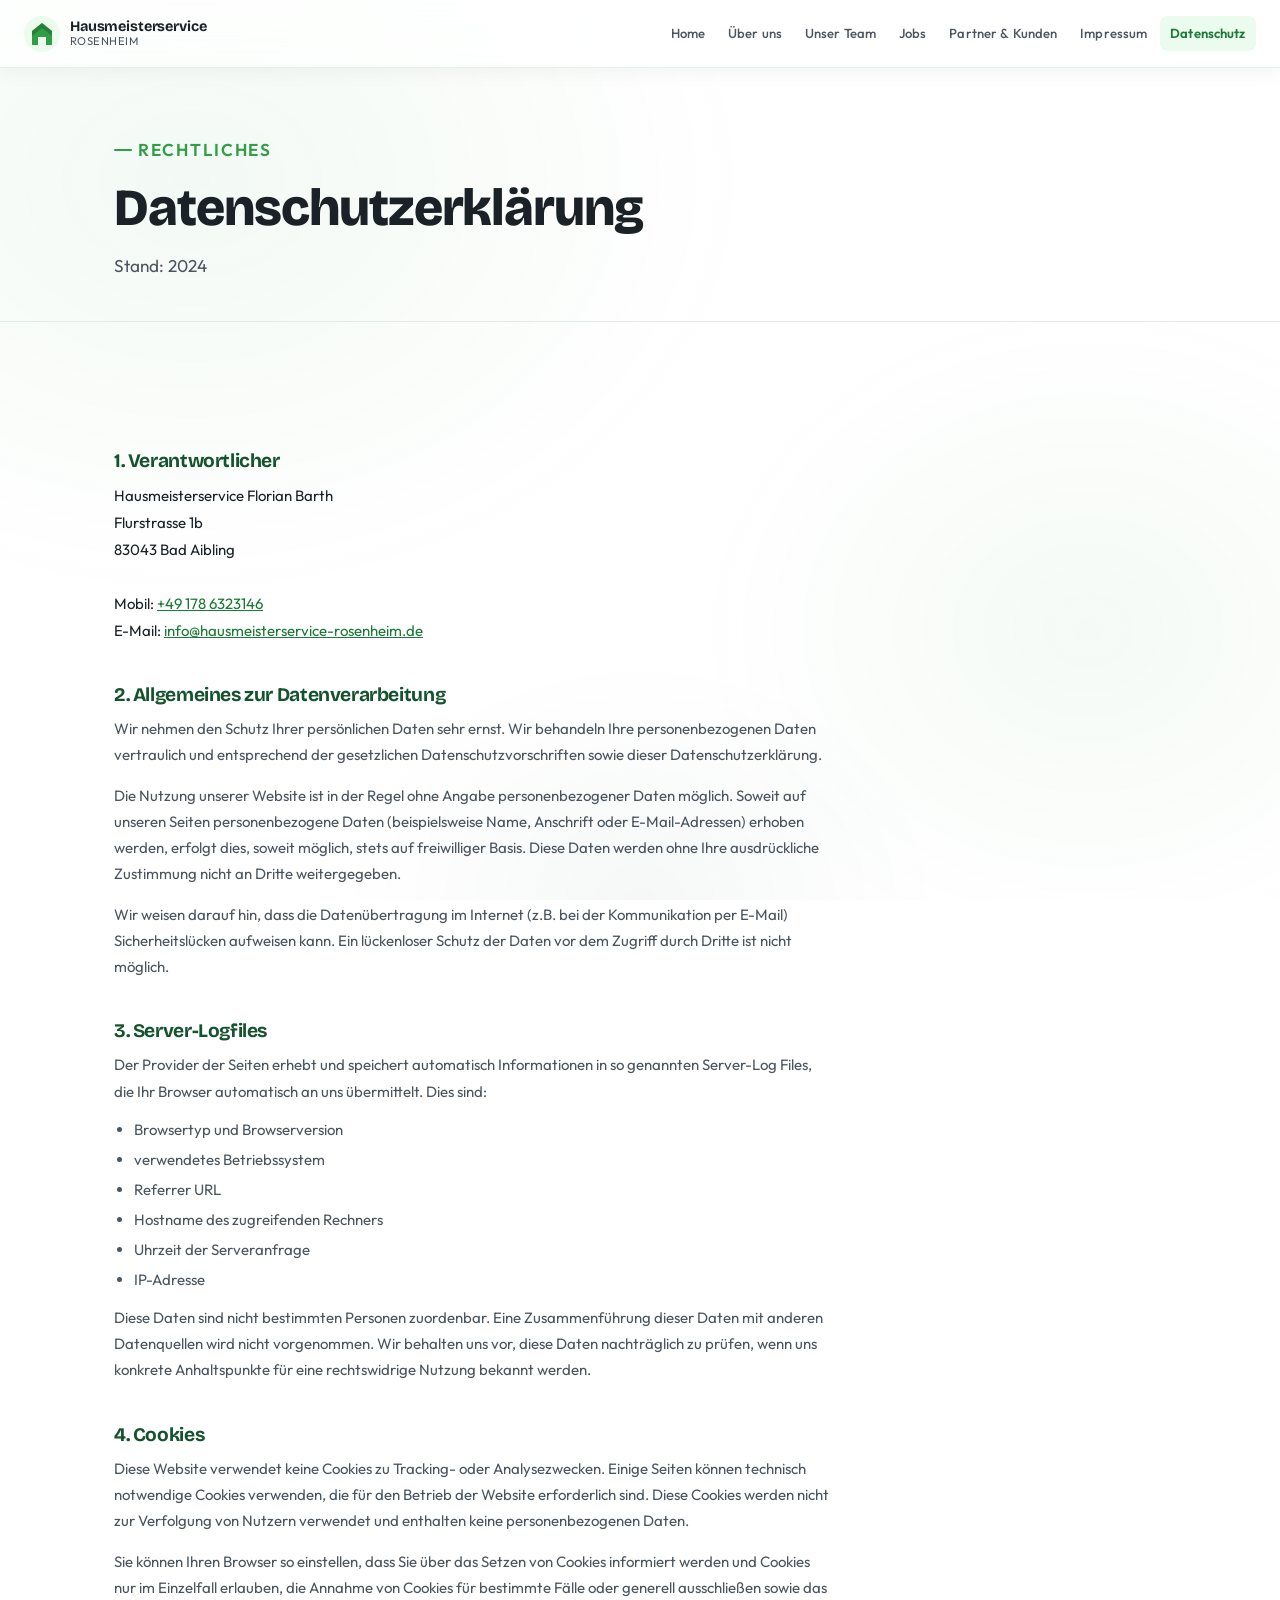
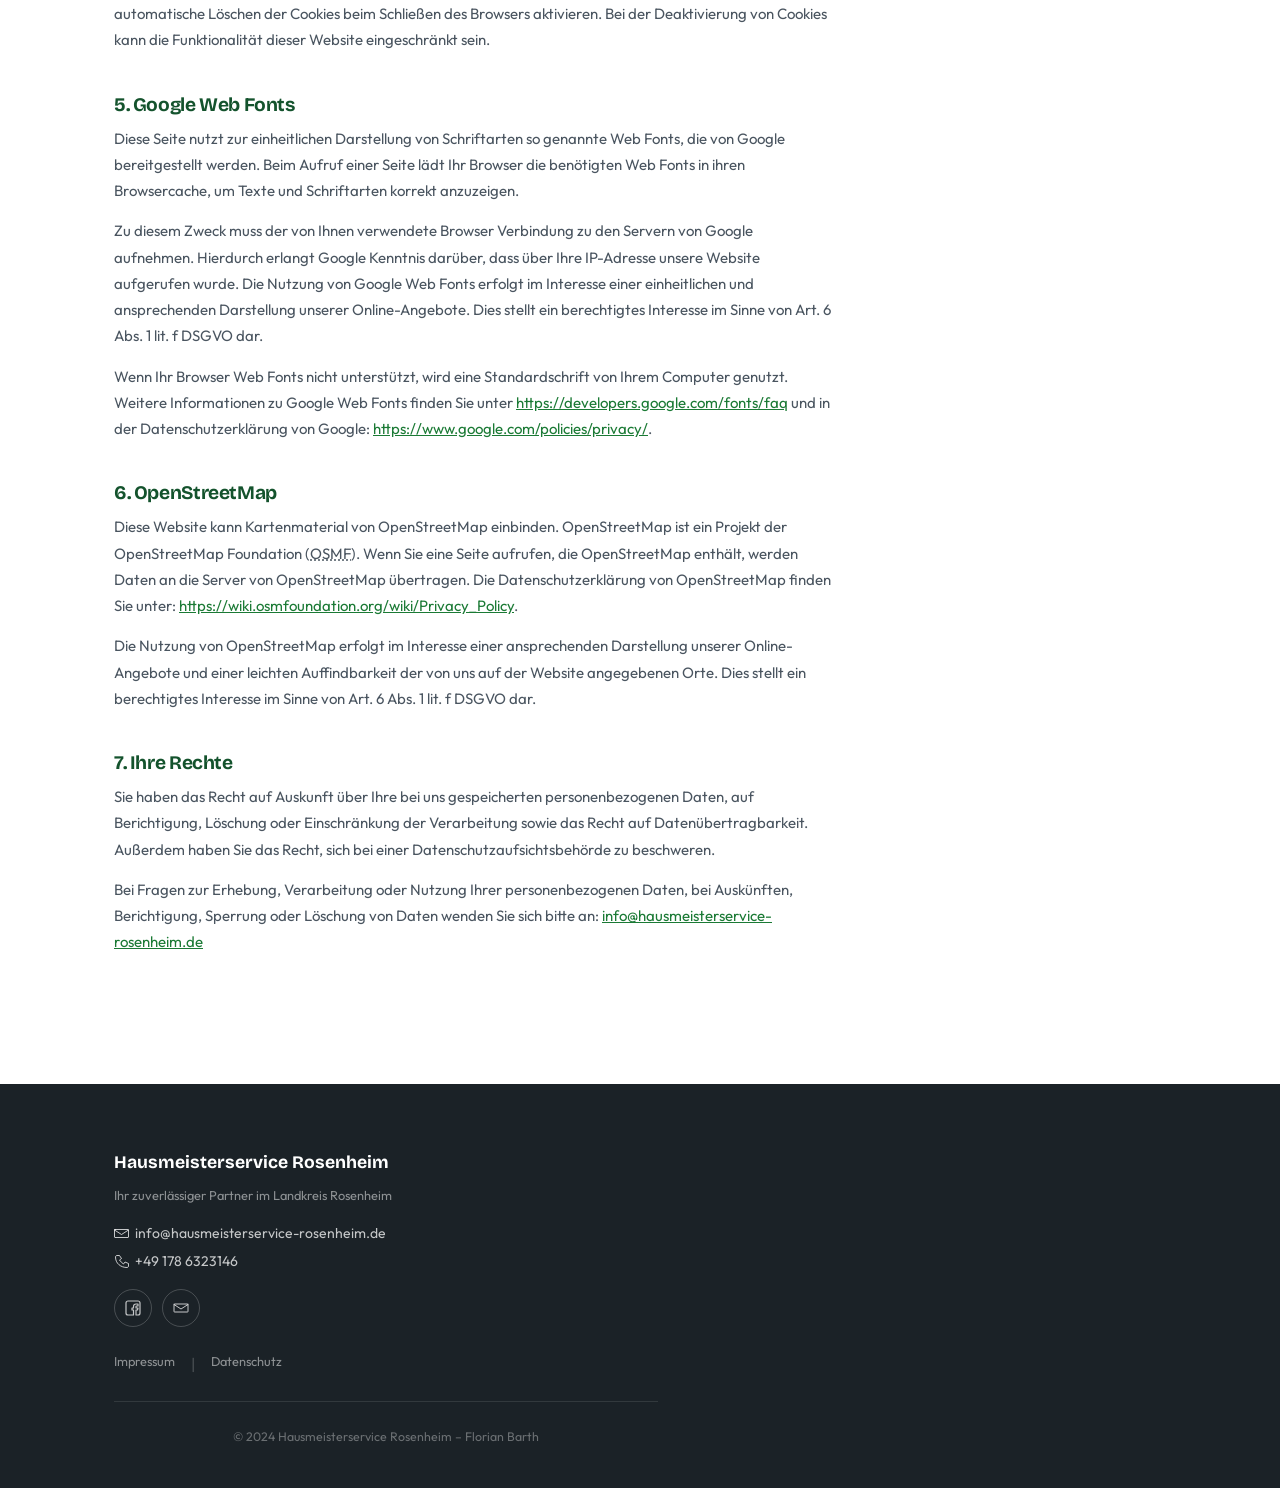
==== commit f2bb7c6d: "Remove Galerie from navigation on all pages Co-Authored-By: Claude Sonnet 4.6 <noreply@anthropic.com" ====
--- a/datenschutz.html
+++ b/datenschutz.html
@@ -30,7 +30,6 @@
       <ul class="nav-links" role="list">
         <li><a href="index.html">Home</a></li>
         <li><a href="ueber-uns.html">Über uns</a></li>
-        <li><a href="galerie.html">Galerie</a></li>
         <li><a href="unser-team.html">Unser Team</a></li>
         <li><a href="jobs.html">Jobs</a></li>
         <li><a href="partner.html">Partner &amp; Kunden</a></li>
@@ -48,7 +47,6 @@
     <ul role="list">
       <li><a href="index.html">Home</a></li>
       <li><a href="ueber-uns.html">Über uns</a></li>
-      <li><a href="galerie.html">Galerie</a></li>
       <li><a href="unser-team.html">Unser Team</a></li>
       <li><a href="jobs.html">Jobs</a></li>
       <li><a href="partner.html">Partner &amp; Kunden</a></li>
--- a/styles.css
+++ b/styles.css
@@ -500,6 +500,16 @@
   display: block;
   flex-shrink: 0;
 }
+.service-card {
+  cursor: default;
+  transition: box-shadow .22s var(--ease-out), transform .22s var(--ease-out), border-color .22s;
+}
+.service-card:hover {
+  transform: translateY(-5px) scale(1.025);
+  box-shadow: var(--shadow-md);
+  border-color: var(--leaf);
+  border-width: 2px;
+}
 .service-card ul {
   list-style: none;
   display: flex;
@@ -528,6 +538,9 @@
   gap: 1rem;
   margin-top: var(--s-lg);
 }
+/* 5-Bilder-Layout: erste Reihe 3, zweite Reihe 2 zentriert */
+.gallery-grid .gallery-item:nth-child(4) { grid-column: 1; }
+.gallery-grid .gallery-item:nth-child(5) { grid-column: 2; }
 .gallery-item {
   border-radius: var(--r-md);
   overflow: hidden;
@@ -840,6 +853,231 @@
   text-align: center;
 }
 
+/* ── Hero Fullwidth ────────────────────────────────────────── */
+.hero-fullwidth {
+  position: relative;
+  height: 88vh;
+  min-height: 520px;
+  max-height: 900px;
+  overflow: hidden;
+  margin-top: 0;
+}
+.hero-fullwidth-bg {
+  position: absolute;
+  inset: 0;
+}
+.hero-fullwidth-bg img {
+  width: 100%;
+  height: 100%;
+  object-fit: cover;
+  object-position: center 30%;
+  display: block;
+}
+.hero-fullwidth-overlay {
+  position: absolute;
+  inset: 0;
+  background: linear-gradient(
+    105deg,
+    rgba(10,30,15,.72) 0%,
+    rgba(10,30,15,.45) 55%,
+    rgba(10,30,15,.10) 100%
+  );
+}
+.hero-fullwidth-content {
+  position: relative;
+  z-index: 1;
+  height: 100%;
+  display: flex;
+  align-items: center;
+  max-width: 1100px;
+  margin: 0 auto;
+  padding: 0 var(--s-md);
+}
+.hero-fullwidth-text { max-width: 640px; }
+.hero-fullwidth-text .hero-eyebrow {
+  color: rgba(255,255,255,.65);
+  font-size: .8rem;
+}
+.hero-fullwidth-text h1 {
+  color: #fff;
+  font-size: clamp(2.2rem, 5.5vw, 3.6rem);
+  text-shadow: 0 2px 16px rgba(0,0,0,.25);
+  margin-bottom: 1.1rem;
+}
+.hero-fullwidth-text p {
+  color: rgba(255,255,255,.88);
+  font-size: 1.1rem;
+  max-width: 54ch;
+  margin-bottom: var(--s-lg);
+}
+@media (max-width: 600px) {
+  .hero-fullwidth { height: 75vh; }
+  .hero-fullwidth-text h1 { font-size: 1.9rem; }
+}
+
+/* ── Hero Split Layout ─────────────────────────────────────── */
+.hero-split {
+  display: grid;
+  grid-template-columns: 1fr 1fr;
+  gap: var(--s-xl);
+  align-items: center;
+}
+.hero-split-text { order: 1; }
+.hero-split-image {
+  order: 2;
+  border-radius: var(--r-lg);
+  overflow: hidden;
+  aspect-ratio: 4/3;
+  box-shadow: var(--shadow-lg);
+}
+.hero-split-image img {
+  width: 100%;
+  height: 100%;
+  object-fit: cover;
+  display: block;
+  transition: transform .5s var(--ease-out);
+}
+.hero-split-image:hover img { transform: scale(1.03); }
+
+@media (max-width: 820px) {
+  .hero-split { grid-template-columns: 1fr; }
+  .hero-split-image { order: -1; aspect-ratio: 16/9; }
+}
+
+/* ── Gallery Real Images ───────────────────────────────────── */
+.gallery-item.has-photo {
+  background: var(--ink);
+  display: block;
+  padding: 0;
+  position: relative;
+}
+.gallery-item.has-photo img {
+  width: 100%;
+  height: 100%;
+  object-fit: cover;
+  display: block;
+  transition: transform .4s var(--ease-out), opacity .3s;
+}
+.gallery-item.has-photo:hover img { transform: scale(1.05); }
+.gallery-item.has-photo figcaption {
+  position: absolute;
+  bottom: 0; left: 0; right: 0;
+  background: linear-gradient(transparent, rgba(0,0,0,.65));
+  color: #fff;
+  padding: 1.5rem .875rem .75rem;
+  font-size: .8rem;
+  font-weight: 500;
+  letter-spacing: .03em;
+  opacity: 0;
+  transition: opacity .25s;
+}
+.gallery-item.has-photo:hover figcaption { opacity: 1; }
+
+/* ── Service Showcase (index alternating sections) ─────────── */
+.service-showcase { padding: 0; }
+
+.showcase-section {
+  padding: var(--s-xl) 0;
+  border-top: 1px solid var(--haze-border);
+}
+.showcase-section:nth-child(even) {
+  background: var(--haze);
+}
+
+.showcase-inner {
+  max-width: 1100px;
+  margin: 0 auto;
+  padding: 0 var(--s-md);
+  display: grid;
+  grid-template-columns: 1fr 1fr;
+  gap: var(--s-xl);
+  align-items: center;
+}
+.showcase-section:nth-child(even) .showcase-image { order: 2; }
+.showcase-section:nth-child(even) .showcase-text  { order: 1; }
+
+.showcase-image {
+  border-radius: var(--r-lg);
+  overflow: hidden;
+  aspect-ratio: 4/3;
+  box-shadow: var(--shadow-lg);
+}
+.showcase-image img {
+  width: 100%; height: 100%;
+  object-fit: cover; display: block;
+  transition: transform .5s var(--ease-out);
+}
+.showcase-image:hover img { transform: scale(1.04); }
+
+.showcase-text h2 {
+  font-size: clamp(1.4rem, 3vw, 2rem);
+  margin-bottom: .875rem;
+}
+.showcase-text p {
+  font-size: 1rem;
+  line-height: 1.8;
+  margin-bottom: var(--s-md);
+}
+.showcase-list {
+  list-style: none;
+  display: flex;
+  flex-direction: column;
+  gap: .375rem;
+  margin-bottom: var(--s-md);
+}
+.showcase-list li {
+  font-size: .9rem;
+  color: var(--slate);
+  display: flex;
+  align-items: center;
+  gap: .5rem;
+}
+.showcase-list li::before {
+  content: '';
+  width: 6px; height: 6px;
+  border-radius: 50%;
+  background: var(--leaf);
+  flex-shrink: 0;
+}
+
+@media (max-width: 820px) {
+  .showcase-inner { grid-template-columns: 1fr; gap: var(--s-lg); }
+  .showcase-section:nth-child(even) .showcase-image { order: -1; }
+  .showcase-section:nth-child(even) .showcase-text  { order: 1; }
+  .showcase-image { aspect-ratio: 16/9; }
+}
+
+/* ── Service Image Strip (ueber-uns) ───────────────────────── */
+.service-image-strip {
+  display: grid;
+  grid-template-columns: repeat(3, 1fr);
+  gap: .875rem;
+  margin-top: var(--s-lg);
+}
+.service-image-strip figure {
+  border-radius: var(--r-md);
+  overflow: hidden;
+  aspect-ratio: 4/3;
+  box-shadow: var(--shadow-sm);
+}
+.service-image-strip img {
+  width: 100%;
+  height: 100%;
+  object-fit: cover;
+  display: block;
+  transition: transform .35s var(--ease-out);
+}
+.service-image-strip figure:hover img { transform: scale(1.04); }
+.service-image-strip figcaption {
+  font-size: .75rem;
+  color: var(--slate);
+  margin-top: .375rem;
+  text-align: center;
+}
+@media (max-width: 600px) {
+  .service-image-strip { grid-template-columns: 1fr 1fr; }
+}
+
 /* ── Animations ────────────────────────────────────────────── */
 @keyframes fadeUp {
   from { opacity: 0; transform: translateY(20px); }
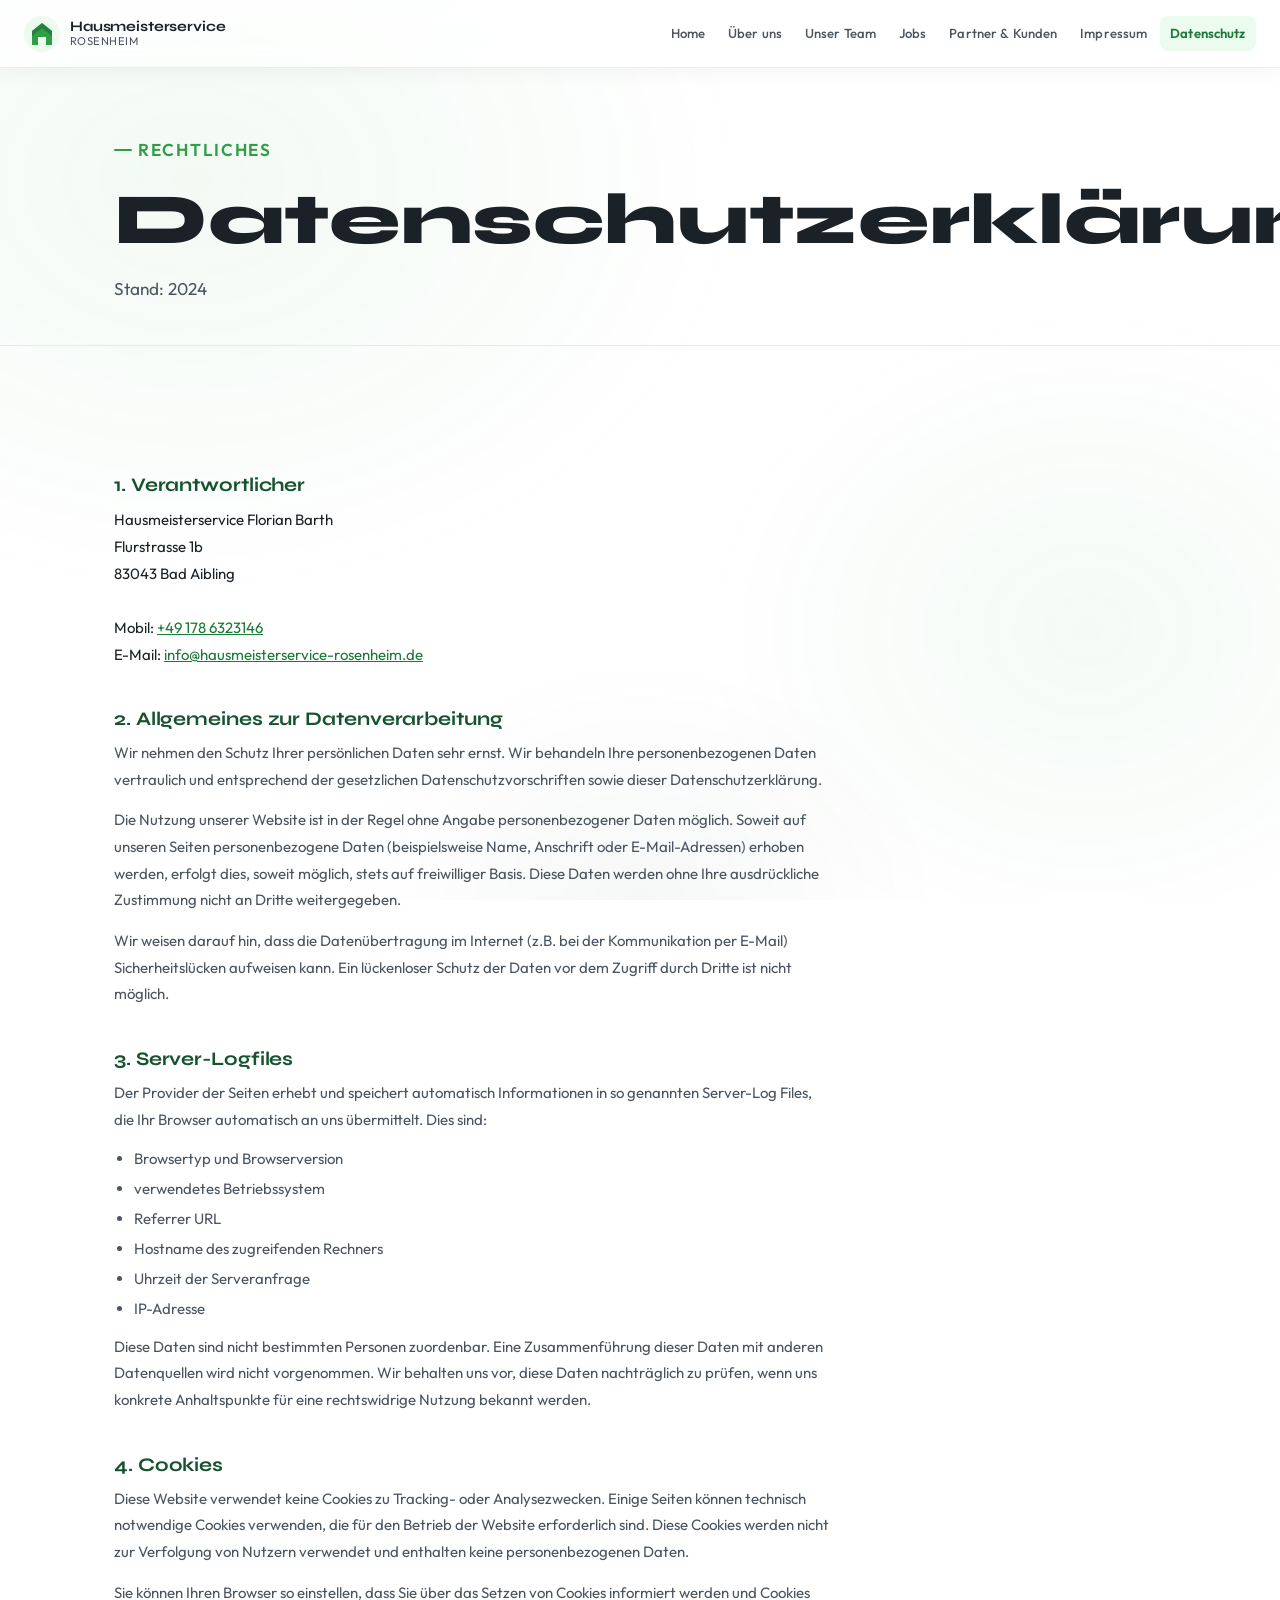
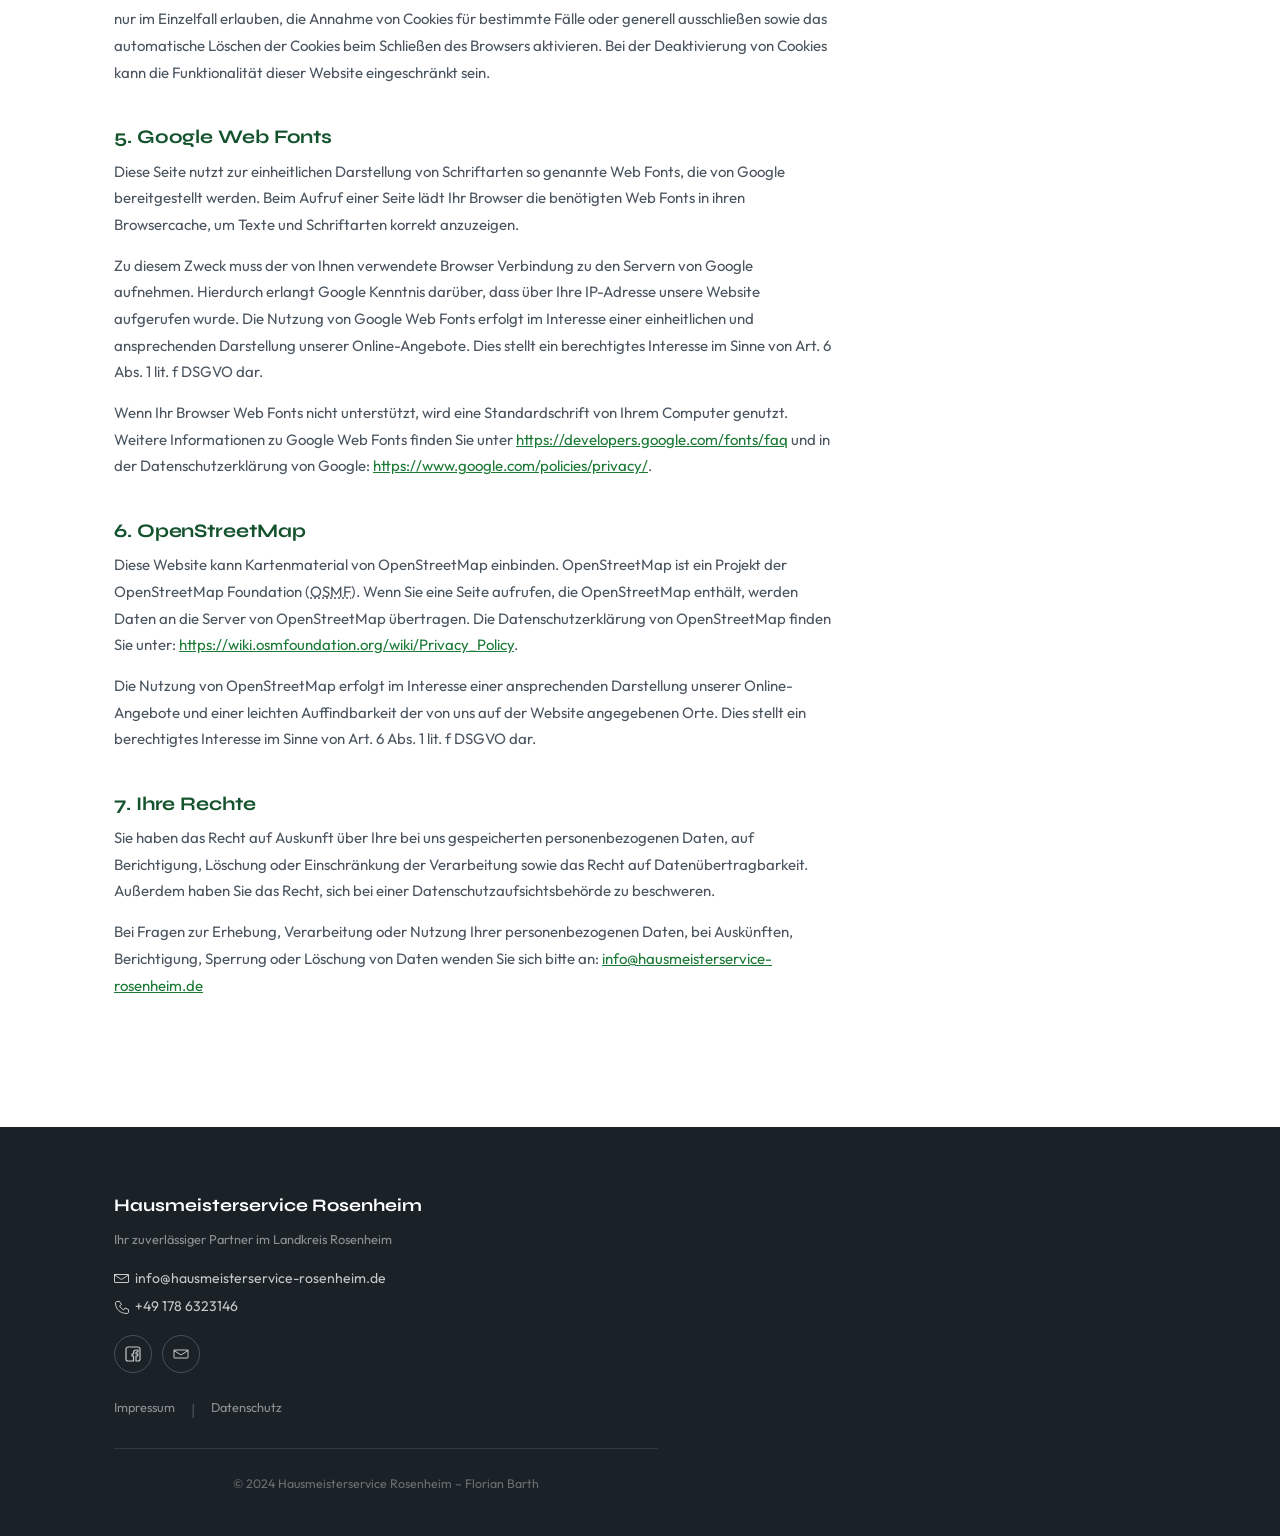
==== commit 49995374: "design overhaul: buttons, fonts, animations, favicon - Syne 800 als Display-Font (ersetzt Bricolage " ====
--- a/datenschutz.html
+++ b/datenschutz.html
@@ -4,11 +4,12 @@
   <meta charset="UTF-8">
   <meta name="viewport" content="width=device-width, initial-scale=1.0">
   <meta name="theme-color" content="#ffffff">
+  <link rel="icon" href="favicon.svg" type="image/svg+xml">
   <meta name="description" content="Datenschutzerklärung – Hausmeisterservice Rosenheim, Florian Barth.">
   <title>Datenschutz – Hausmeisterservice Rosenheim</title>
   <link rel="preconnect" href="https://fonts.googleapis.com">
   <link rel="preconnect" href="https://fonts.gstatic.com" crossorigin>
-  <link href="https://fonts.googleapis.com/css2?family=Bricolage+Grotesque:opsz,wght@12..96,400;12..96,600;12..96,700;12..96,800&family=Outfit:wght@300;400;500;600&display=swap" rel="stylesheet">
+  <link href="https://fonts.googleapis.com/css2?family=Syne:wght@500;600;700;800&family=Outfit:wght@300;400;500;600&display=swap" rel="stylesheet">
   <link rel="stylesheet" href="styles.css">
 </head>
 <body>
--- a/styles.css
+++ b/styles.css
@@ -4,7 +4,7 @@
    ============================================================ */
 
 /* ── Google Fonts preload hint (also declared in HTML <link>) ── */
-@import url('https://fonts.googleapis.com/css2?family=Bricolage+Grotesque:opsz,wght@12..96,400;12..96,600;12..96,700;12..96,800&family=Outfit:wght@300;400;500;600&display=swap');
+@import url('https://fonts.googleapis.com/css2?family=Syne:wght@500;600;700;800&family=Outfit:wght@300;400;500;600&display=swap');
 
 /* ── Design Tokens ─────────────────────────────────────────── */
 :root {
@@ -26,7 +26,7 @@
   --haze-border: #e2ebe5;
 
   /* Typography */
-  --font-display: 'Bricolage Grotesque', Georgia, serif;
+  --font-display: 'Syne', 'Helvetica Neue', sans-serif;
   --font-body:    'Outfit', system-ui, sans-serif;
 
   /* Spacing scale */
@@ -71,7 +71,7 @@
   font-weight: 400;
   color: var(--ink);
   background-color: var(--paper);
-  line-height: 1.65;
+  line-height: 1.7;
   overflow-x: hidden;
   -webkit-tap-highlight-color: transparent;
 }
@@ -288,19 +288,19 @@
   font-family: var(--font-display);
   font-weight: 700;
   line-height: 1.15;
-  letter-spacing: -.02em;
+  letter-spacing: -.005em;
   text-wrap: balance;
   color: var(--ink);
 }
 
-h1 { font-size: clamp(2rem, 5vw, 3.25rem); font-weight: 800; }
-h2 { font-size: clamp(1.6rem, 3.5vw, 2.25rem); }
-h3 { font-size: clamp(1.1rem, 2.5vw, 1.4rem); font-weight: 600; }
+h1 { font-size: clamp(2.5rem, 6.5vw, 4.5rem); font-weight: 800; }
+h2 { font-size: clamp(2rem, 4.5vw, 2.85rem); font-weight: 700; }
+h3 { font-size: clamp(1.15rem, 2.5vw, 1.4rem); font-weight: 600; }
 
 p {
   color: var(--slate);
   font-size: 1rem;
-  line-height: 1.75;
+  line-height: 1.78;
   max-width: 68ch;
 }
 p + p { margin-top: .875rem; }
@@ -313,39 +313,46 @@
   display: inline-flex;
   align-items: center;
   gap: .5rem;
-  padding: .75rem 1.75rem;
+  padding: 1.05rem 2.5rem;
   border: none;
-  border-radius: var(--r-xl);
+  border-radius: 999px;
   font-family: var(--font-body);
-  font-size: 1rem;
-  font-weight: 600;
+  font-size: .78rem;
+  font-weight: 700;
+  text-transform: uppercase;
+  letter-spacing: .14em;
   text-decoration: none;
   cursor: pointer;
   touch-action: manipulation;
-  transition: background .18s, transform .18s, box-shadow .18s;
+  transition: color .3s var(--ease-out);
 }
 .btn:focus-visible { outline: 2px solid var(--leaf); outline-offset: 3px; }
 .btn:active { transform: scale(.97); }
 
 .btn-primary {
-  background: var(--leaf);
+  background-image: linear-gradient(to right, var(--leaf-deep) 50%, var(--leaf) 50%);
+  background-size: 200% 100%;
+  background-position: right center;
   color: #fff;
-  box-shadow: 0 4px 16px rgba(47,158,68,.30);
+  transition: background-position .4s var(--ease-out), color .3s;
 }
 .btn-primary:hover {
-  background: var(--leaf-dark);
-  box-shadow: 0 6px 24px rgba(47,158,68,.38);
-  transform: translateY(-2px);
+  background-position: left center;
+  color: #fff;
 }
 
 .btn-outline {
-  background: transparent;
+  background-image: linear-gradient(to right, var(--leaf) 50%, transparent 50%);
+  background-size: 200% 100%;
+  background-position: right center;
+  background-color: transparent;
   color: var(--leaf-dark);
-  border: 2px solid var(--leaf);
+  box-shadow: inset 0 0 0 2px var(--leaf);
+  transition: background-position .4s var(--ease-out), color .3s;
 }
 .btn-outline:hover {
-  background: var(--mint);
-  transform: translateY(-2px);
+  background-position: left center;
+  color: #fff;
 }
 
 /* ── Section Labels ────────────────────────────────────────── */
@@ -387,36 +394,44 @@
 /* ── Service Grid (index.html) ─────────────────────────────── */
 .service-grid {
   display: grid;
-  grid-template-columns: repeat(auto-fill, minmax(200px, 1fr));
-  gap: 1rem;
+  grid-template-columns: repeat(2, 1fr);
+  gap: 0;
   margin-top: var(--s-lg);
+  border-top: 1px solid var(--haze-border);
 }
 
 .service-tile {
-  background: var(--paper);
-  border: 1px solid var(--haze-border);
-  border-radius: var(--r-md);
-  padding: 1.5rem 1.25rem;
-  display: flex;
-  flex-direction: column;
-  align-items: center;
-  text-align: center;
-  gap: .75rem;
-  box-shadow: var(--shadow-sm);
-  transition: box-shadow .2s var(--ease-out), transform .2s var(--ease-out), background .2s;
+  background: transparent;
+  border: none;
+  border-bottom: 1px solid var(--haze-border);
+  border-radius: 0;
+  padding: 1.25rem 1.5rem 1.25rem 0;
+  display: flex;
+  flex-direction: row;
+  align-items: center;
+  text-align: left;
+  gap: 1.25rem;
+  box-shadow: none;
+  transition: color .2s ease;
+}
+.service-grid > .service-tile:nth-child(even) {
+  border-left: 1px solid var(--haze-border);
+  padding-left: 1.5rem;
 }
 .service-tile:hover {
-  background: var(--mint);
-  box-shadow: var(--shadow-md);
-  transform: translateY(-4px);
+  background: transparent;
+  transform: none;
+  box-shadow: none;
+  color: var(--leaf-dark);
 }
 .service-tile .tile-icon {
-  font-size: 2.25rem;
+  font-size: 1.7rem;
   line-height: 1;
+  flex-shrink: 0;
 }
 .service-tile .tile-label {
   font-family: var(--font-body);
-  font-size: .875rem;
+  font-size: .95rem;
   font-weight: 500;
   color: var(--ink-soft);
   line-height: 1.3;
@@ -900,7 +915,7 @@
 }
 .hero-fullwidth-text h1 {
   color: #fff;
-  font-size: clamp(2.2rem, 5.5vw, 3.6rem);
+  font-size: clamp(1.8rem, 3.2vw, 2.6rem);
   text-shadow: 0 2px 16px rgba(0,0,0,.25);
   margin-bottom: 1.1rem;
 }
@@ -912,7 +927,7 @@
 }
 @media (max-width: 600px) {
   .hero-fullwidth { height: 75vh; }
-  .hero-fullwidth-text h1 { font-size: 1.9rem; }
+  .hero-fullwidth-text h1 { font-size: clamp(2.4rem, 7vw, 4rem); }
 }
 
 /* ── Hero Split Layout ─────────────────────────────────────── */
@@ -1015,7 +1030,7 @@
 }
 .showcase-text p {
   font-size: 1rem;
-  line-height: 1.8;
+  line-height: 1.85;
   margin-bottom: var(--s-md);
 }
 .showcase-list {
@@ -1095,6 +1110,7 @@
 
 @media (prefers-reduced-motion: reduce) {
   .reveal { animation: none; }
+  .section-reveal { opacity: 1; transform: none; transition: none; }
   * { transition-duration: .01ms !important; animation-duration: .01ms !important; }
 }
 
@@ -1122,7 +1138,11 @@
   :root { --s-xl: 3rem; --s-2xl: 4rem; }
 
   .service-grid {
-    grid-template-columns: repeat(2, 1fr);
+    grid-template-columns: 1fr;
+  }
+  .service-grid > .service-tile:nth-child(even) {
+    border-left: none;
+    padding-left: 0;
   }
 
   .gallery-grid {
@@ -1133,3 +1153,58 @@
     grid-template-columns: repeat(2, 1fr);
   }
 }
+
+/* ── Section Scroll Reveal ─────────────────────────────────── */
+.section-reveal {
+  opacity: 0;
+  transform: translateY(20px);
+  transition: opacity .6s ease-out, transform .6s ease-out;
+  will-change: opacity, transform;
+}
+.section-reveal.is-visible {
+  opacity: 1;
+  transform: translateY(0);
+}
+
+/* ── Showcase Fullbleed (Winterdienst) ─────────────────────── */
+.showcase-fullbleed {
+  position: relative;
+  min-height: 70vh;
+  padding: 0;
+  overflow: hidden;
+  border-top: 1px solid var(--haze-border);
+}
+.showcase-fullbleed-bg {
+  position: absolute;
+  inset: 0;
+  width: 100%;
+  height: 100%;
+  object-fit: cover;
+  object-position: center;
+  z-index: 0;
+  display: block;
+}
+.showcase-fullbleed-overlay {
+  position: absolute;
+  inset: 0;
+  background: linear-gradient(115deg, rgba(8,28,15,.85) 0%, rgba(8,28,15,.5) 60%, rgba(8,28,15,.15) 100%);
+  z-index: 1;
+}
+.showcase-fullbleed-content {
+  position: relative;
+  z-index: 2;
+  max-width: 1100px;
+  margin: 0 auto;
+  padding: var(--s-2xl) var(--s-md);
+}
+.showcase-fullbleed-content > * { max-width: 560px; }
+.showcase-fullbleed-content h2 { color: #fff; margin-bottom: .875rem; }
+.showcase-fullbleed-content p { color: rgba(255,255,255,.92); margin-bottom: var(--s-md); }
+.section-label--light { color: rgba(255,255,255,.75); }
+.section-label--light::before { background: rgba(255,255,255,.75); }
+.showcase-list--light li { color: rgba(255,255,255,.88); }
+.showcase-list--light li::before { background: rgba(255,255,255,.9); }
+
+.service-showcase .showcase-section.showcase-fullbleed {
+  background: transparent;
+}
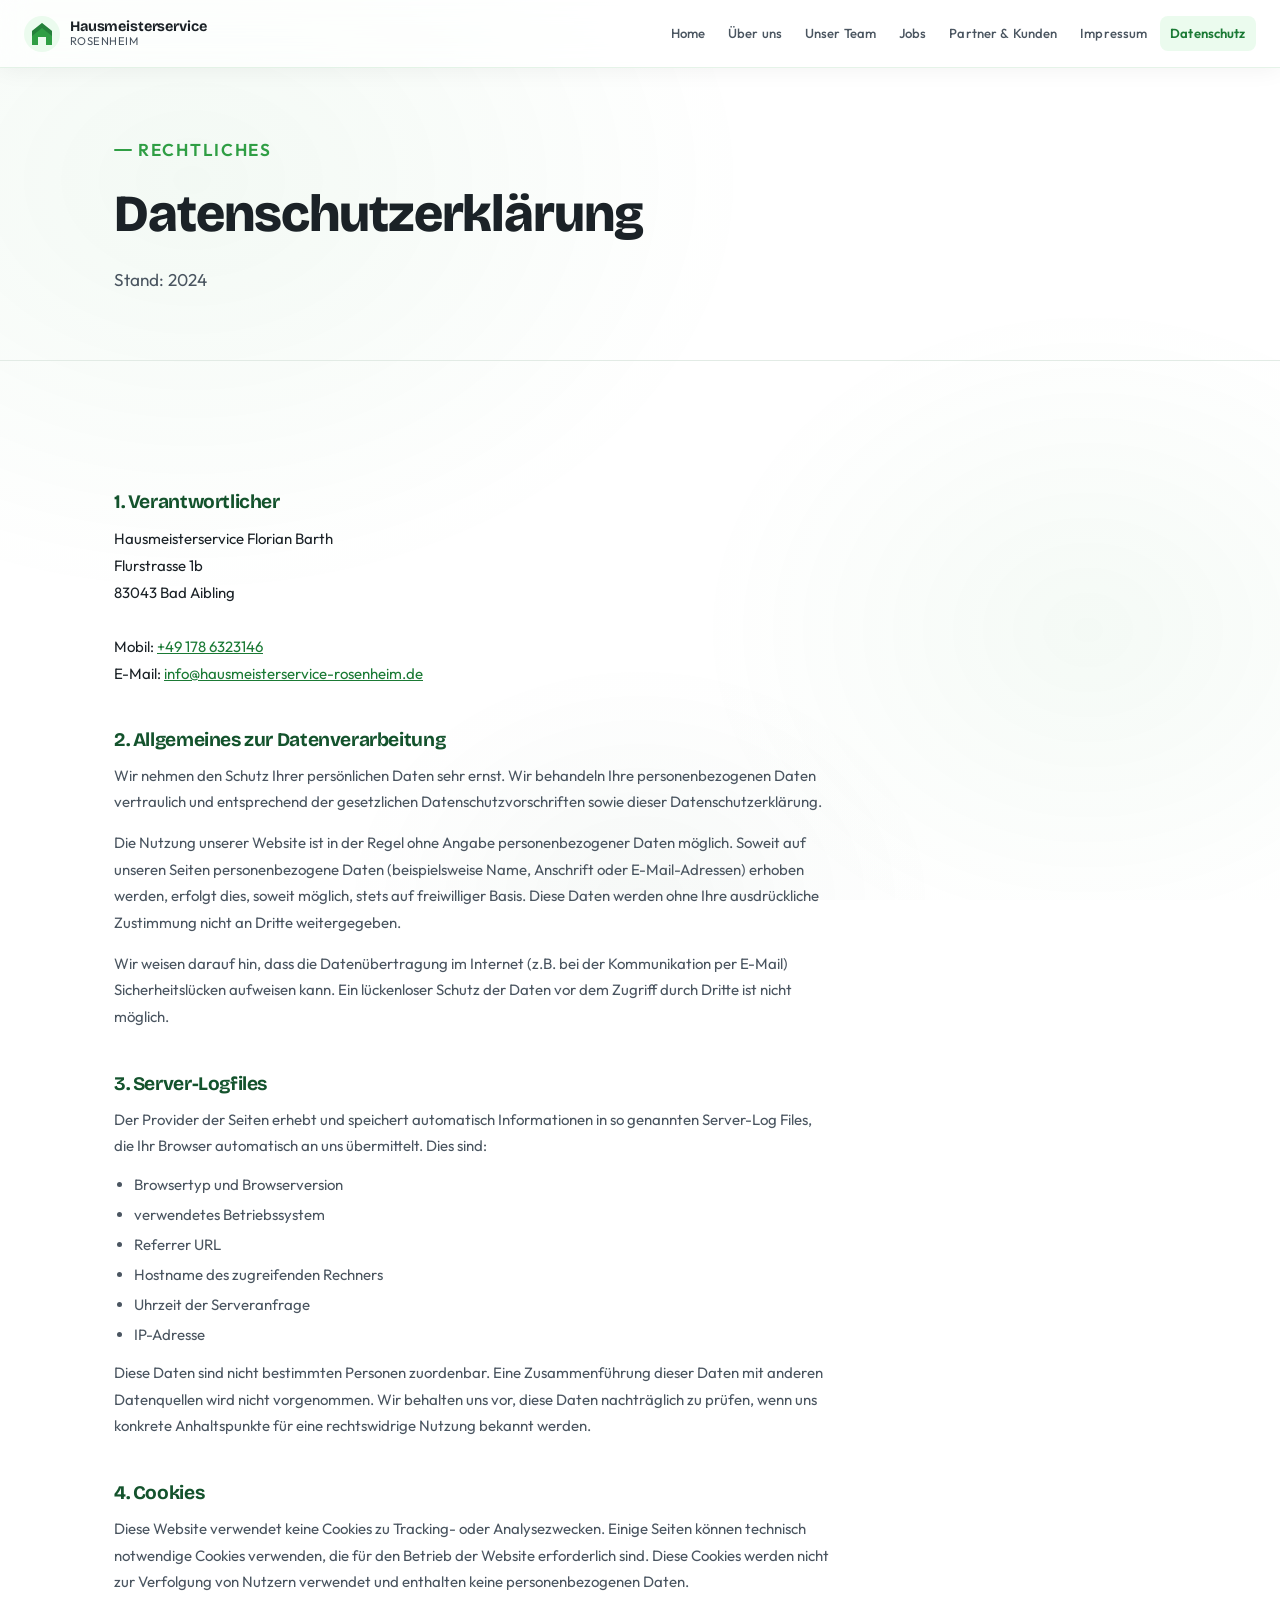
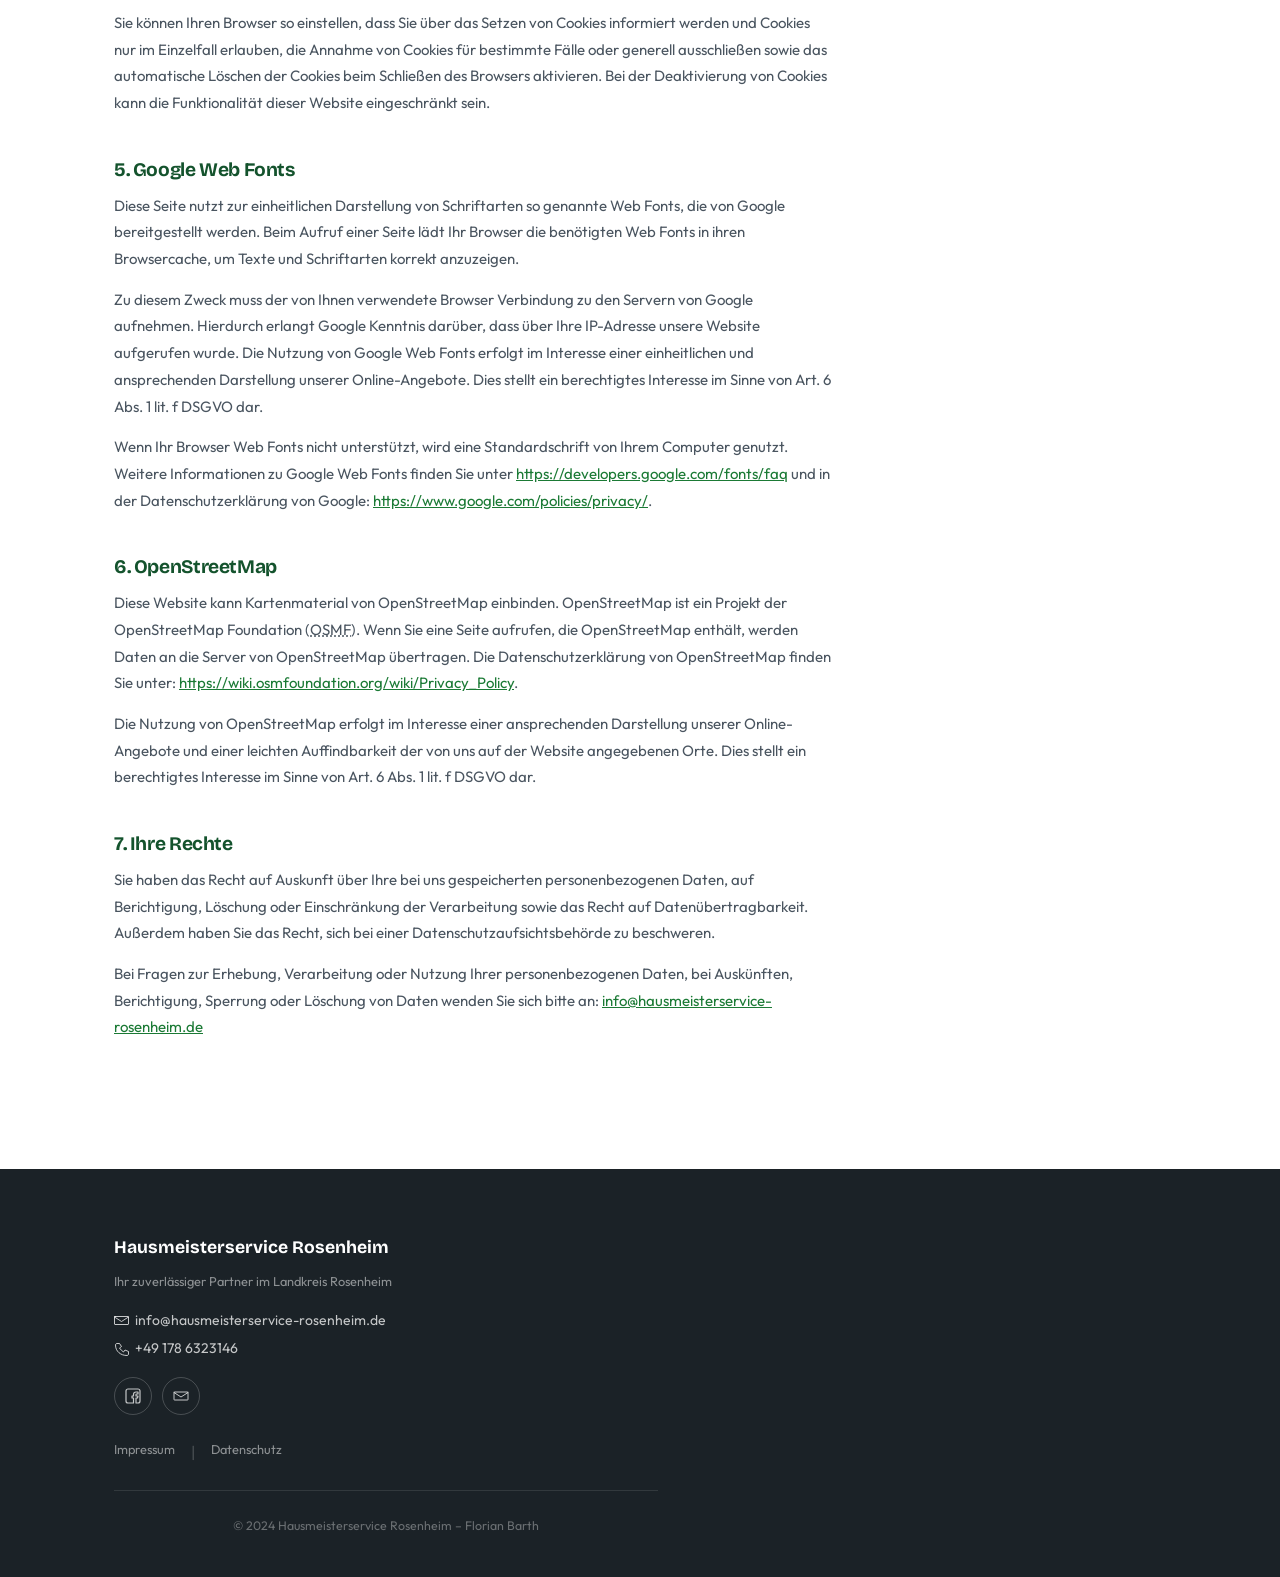
==== commit b82190a6: "revert: switch back to Bricolage Grotesque font (from Syne) Syne at heavy weights has near-closed g-" ====
--- a/datenschutz.html
+++ b/datenschutz.html
@@ -9,7 +9,7 @@
   <title>Datenschutz – Hausmeisterservice Rosenheim</title>
   <link rel="preconnect" href="https://fonts.googleapis.com">
   <link rel="preconnect" href="https://fonts.gstatic.com" crossorigin>
-  <link href="https://fonts.googleapis.com/css2?family=Syne:wght@500;600;700;800&family=Outfit:wght@300;400;500;600&display=swap" rel="stylesheet">
+  <link href="https://fonts.googleapis.com/css2?family=Bricolage+Grotesque:opsz,wght@12..120,400;12..120,500;12..120,600;12..120,700;12..120,800&family=Outfit:wght@300;400;500;600&display=swap" rel="stylesheet">
   <link rel="stylesheet" href="styles.css">
 </head>
 <body>
--- a/styles.css
+++ b/styles.css
@@ -4,7 +4,7 @@
    ============================================================ */
 
 /* ── Google Fonts preload hint (also declared in HTML <link>) ── */
-@import url('https://fonts.googleapis.com/css2?family=Syne:wght@500;600;700;800&family=Outfit:wght@300;400;500;600&display=swap');
+@import url('https://fonts.googleapis.com/css2?family=Bricolage+Grotesque:opsz,wght@12..120,400;12..120,500;12..120,600;12..120,700;12..120,800&family=Outfit:wght@300;400;500;600&display=swap');
 
 /* ── Design Tokens ─────────────────────────────────────────── */
 :root {
@@ -26,7 +26,7 @@
   --haze-border: #e2ebe5;
 
   /* Typography */
-  --font-display: 'Syne', 'Helvetica Neue', sans-serif;
+  --font-display: 'Bricolage Grotesque', 'Helvetica Neue', sans-serif;
   --font-body:    'Outfit', system-ui, sans-serif;
 
   /* Spacing scale */
@@ -287,8 +287,8 @@
 h1, h2, h3, h4, h5 {
   font-family: var(--font-display);
   font-weight: 700;
-  line-height: 1.15;
-  letter-spacing: -.005em;
+  line-height: 1.35;
+  letter-spacing: -.02em;
   text-wrap: balance;
   color: var(--ink);
 }
@@ -324,8 +324,9 @@
   text-decoration: none;
   cursor: pointer;
   touch-action: manipulation;
-  transition: color .3s var(--ease-out);
-}
+  transition: color .3s var(--ease-out), transform .2s var(--ease-out);
+}
+.btn:hover { transform: scale(1.04); }
 .btn:focus-visible { outline: 2px solid var(--leaf); outline-offset: 3px; }
 .btn:active { transform: scale(.97); }
 
@@ -334,11 +335,12 @@
   background-size: 200% 100%;
   background-position: right center;
   color: #fff;
-  transition: background-position .4s var(--ease-out), color .3s;
+  transition: background-position .4s var(--ease-out), color .3s, transform .2s var(--ease-out);
 }
 .btn-primary:hover {
   background-position: left center;
   color: #fff;
+  transform: scale(1.04);
 }
 
 .btn-outline {
@@ -348,11 +350,12 @@
   background-color: transparent;
   color: var(--leaf-dark);
   box-shadow: inset 0 0 0 2px var(--leaf);
-  transition: background-position .4s var(--ease-out), color .3s;
+  transition: background-position .4s var(--ease-out), color .3s, transform .2s var(--ease-out);
 }
 .btn-outline:hover {
   background-position: left center;
   color: #fff;
+  transform: scale(1.04);
 }
 
 /* ── Section Labels ────────────────────────────────────────── */
@@ -469,11 +472,15 @@
 
 /* ── Page Hero (interior pages) ───────────────────────────── */
 .page-hero {
-  padding: var(--s-xl) 0 var(--s-lg);
+  padding: var(--s-xl) 0 var(--s-xl);
   border-bottom: 1px solid var(--haze-border);
   margin-bottom: var(--s-xl);
 }
-.page-hero h1 { margin-bottom: .75rem; }
+.page-hero h1 {
+  font-size: clamp(2rem, 5vw, 3.25rem);
+  line-height: 1.38;
+  margin-bottom: .875rem;
+}
 .page-hero p  { font-size: 1.075rem; }
 
 /* ── Über-uns content ──────────────────────────────────────── */
@@ -874,7 +881,8 @@
   height: 88vh;
   min-height: 520px;
   max-height: 900px;
-  overflow: hidden;
+  /* overflow: hidden removed — image uses position:absolute inset:0 (no clip needed),
+     and overflow:hidden was clipping Syne 800 descenders at the bottom line */
   margin-top: 0;
 }
 .hero-fullwidth-bg {
@@ -916,8 +924,9 @@
 .hero-fullwidth-text h1 {
   color: #fff;
   font-size: clamp(1.8rem, 3.2vw, 2.6rem);
+  line-height: 1.38;
   text-shadow: 0 2px 16px rgba(0,0,0,.25);
-  margin-bottom: 1.1rem;
+  margin-bottom: 1.25rem;
 }
 .hero-fullwidth-text p {
   color: rgba(255,255,255,.88);
@@ -1026,6 +1035,7 @@
 
 .showcase-text h2 {
   font-size: clamp(1.4rem, 3vw, 2rem);
+  line-height: 1.38;
   margin-bottom: .875rem;
 }
 .showcase-text p {
@@ -1198,7 +1208,7 @@
   padding: var(--s-2xl) var(--s-md);
 }
 .showcase-fullbleed-content > * { max-width: 560px; }
-.showcase-fullbleed-content h2 { color: #fff; margin-bottom: .875rem; }
+.showcase-fullbleed-content h2 { color: #fff; line-height: 1.38; margin-bottom: .875rem; }
 .showcase-fullbleed-content p { color: rgba(255,255,255,.92); margin-bottom: var(--s-md); }
 .section-label--light { color: rgba(255,255,255,.75); }
 .section-label--light::before { background: rgba(255,255,255,.75); }
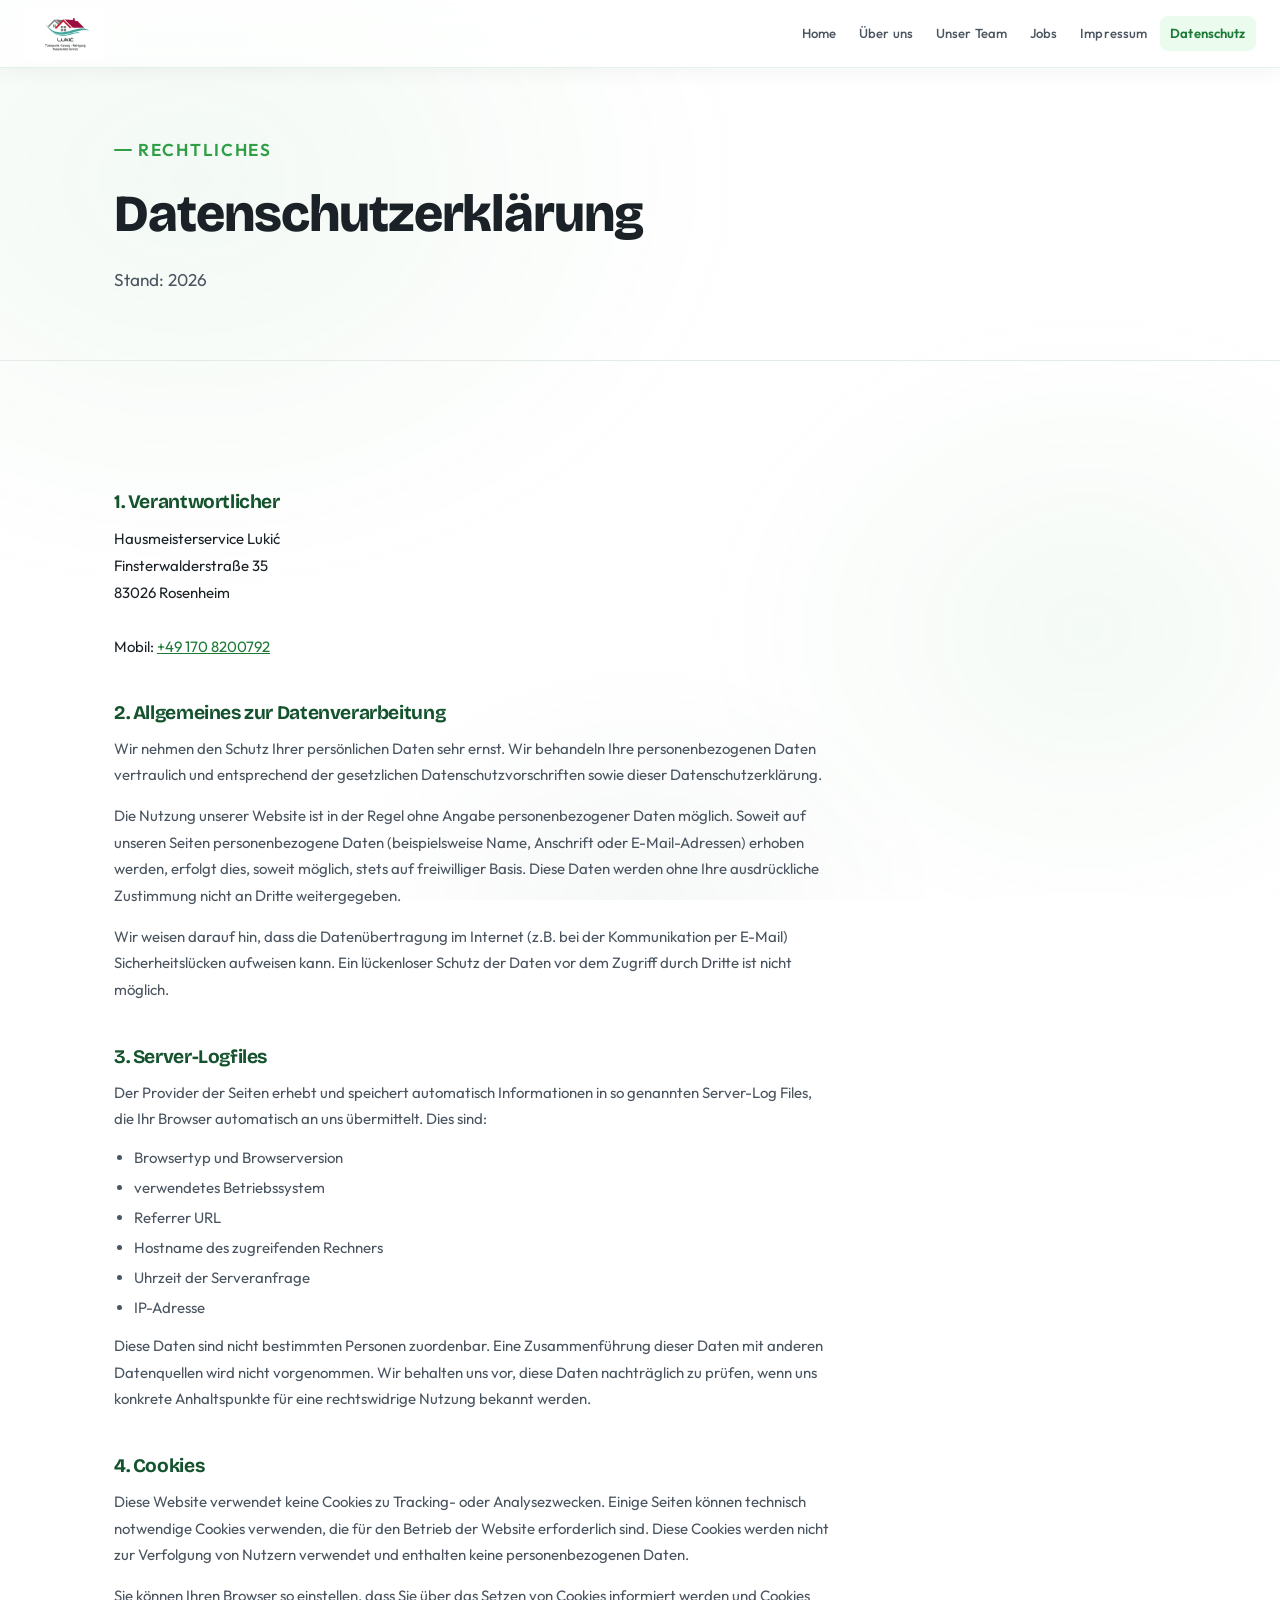
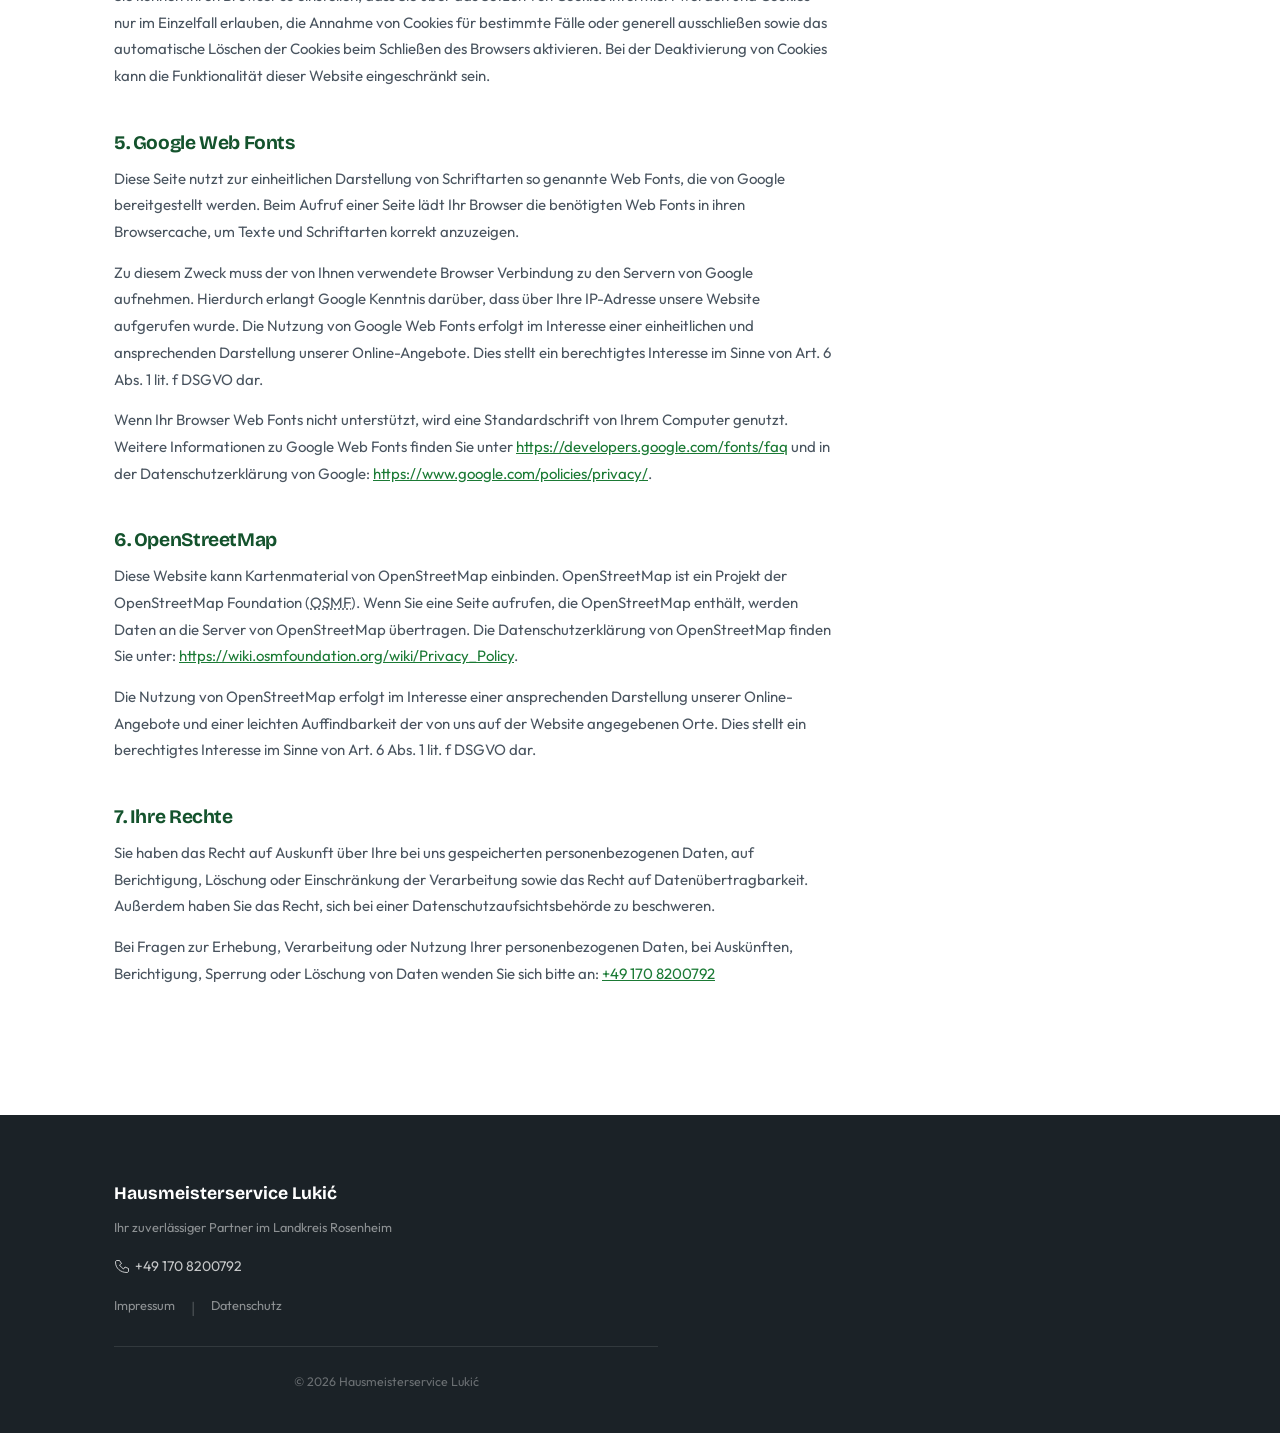
==== commit 8c45aec9: "Kunde umgestellt: Hausmeisterservice Rosenheim -> Lukić - Markenname, Telefon (0170 8200792), Adress" ====
--- a/datenschutz.html
+++ b/datenschutz.html
@@ -5,8 +5,8 @@
   <meta name="viewport" content="width=device-width, initial-scale=1.0">
   <meta name="theme-color" content="#ffffff">
   <link rel="icon" href="favicon.svg" type="image/svg+xml">
-  <meta name="description" content="Datenschutzerklärung – Hausmeisterservice Rosenheim, Florian Barth.">
-  <title>Datenschutz – Hausmeisterservice Rosenheim</title>
+  <meta name="description" content="Datenschutzerklärung – Hausmeisterservice Lukić, Rosenheim.">
+  <title>Datenschutz – Hausmeisterservice Lukić</title>
   <link rel="preconnect" href="https://fonts.googleapis.com">
   <link rel="preconnect" href="https://fonts.gstatic.com" crossorigin>
   <link href="https://fonts.googleapis.com/css2?family=Bricolage+Grotesque:opsz,wght@12..120,400;12..120,500;12..120,600;12..120,700;12..120,800&family=Outfit:wght@300;400;500;600&display=swap" rel="stylesheet">
@@ -17,23 +17,14 @@
 
   <header class="site-header">
     <nav class="nav-inner" aria-label="Hauptnavigation">
-      <a class="nav-logo" href="index.html" aria-label="Hausmeisterservice Rosenheim – Startseite">
-        <svg class="nav-logo-mark" viewBox="0 0 36 36" fill="none" aria-hidden="true" focusable="false">
-          <circle cx="18" cy="18" r="18" fill="#ebfbee"/>
-          <path d="M18 7L28 15V29H22V21H14V29H8V15L18 7Z" fill="#2f9e44"/>
-          <path d="M18 7L28 15V20L18 12L8 20V15L18 7Z" fill="#14532d" opacity=".4"/>
-        </svg>
-        <span class="nav-logo-text">
-          <strong>Hausmeisterservice</strong>
-          <span>Rosenheim</span>
-        </span>
+      <a class="nav-logo" href="index.html" aria-label="Hausmeisterservice Lukić – Startseite">
+        <img src="images/logo-lukic.png" alt="Hausmeisterservice Lukić" class="nav-logo-img" width="1024" height="682">
       </a>
       <ul class="nav-links" role="list">
         <li><a href="index.html">Home</a></li>
         <li><a href="ueber-uns.html">Über uns</a></li>
         <li><a href="unser-team.html">Unser Team</a></li>
         <li><a href="jobs.html">Jobs</a></li>
-        <li><a href="partner.html">Partner &amp; Kunden</a></li>
         <li><a href="impressum.html">Impressum</a></li>
         <li><a href="datenschutz.html" aria-current="page">Datenschutz</a></li>
       </ul>
@@ -50,7 +41,6 @@
       <li><a href="ueber-uns.html">Über uns</a></li>
       <li><a href="unser-team.html">Unser Team</a></li>
       <li><a href="jobs.html">Jobs</a></li>
-      <li><a href="partner.html">Partner &amp; Kunden</a></li>
       <li><a href="impressum.html">Impressum</a></li>
       <li><a href="datenschutz.html" aria-current="page">Datenschutz</a></li>
     </ul>
@@ -61,7 +51,7 @@
       <div class="container">
         <p class="section-label reveal reveal-1">Rechtliches</p>
         <h1 class="reveal reveal-2">Datenschutzerklärung</h1>
-        <p class="reveal reveal-3">Stand: 2024</p>
+        <p class="reveal reveal-3">Stand: 2026</p>
       </div>
     </div>
 
@@ -71,11 +61,10 @@
 
           <h2>1. Verantwortlicher</h2>
           <address>
-            Hausmeisterservice Florian Barth<br>
-            Flurstrasse 1b<br>
-            83043 Bad Aibling<br><br>
-            Mobil: <a href="tel:+491786323146">+49 178 6323146</a><br>
-            E-Mail: <a href="mailto:info@hausmeisterservice-rosenheim.de">info@hausmeisterservice-rosenheim.de</a>
+            Hausmeisterservice Lukić<br>
+            Finsterwalderstraße 35<br>
+            83026 Rosenheim<br><br>
+            Mobil: <a href="tel:+491708200792">+49 170 8200792</a>
           </address>
 
           <h2>2. Allgemeines zur Datenverarbeitung</h2>
@@ -110,7 +99,7 @@
 
           <h2>7. Ihre Rechte</h2>
           <p>Sie haben das Recht auf Auskunft über Ihre bei uns gespeicherten personenbezogenen Daten, auf Berichtigung, Löschung oder Einschränkung der Verarbeitung sowie das Recht auf Datenübertragbarkeit. Außerdem haben Sie das Recht, sich bei einer Datenschutzaufsichtsbehörde zu beschweren.</p>
-          <p>Bei Fragen zur Erhebung, Verarbeitung oder Nutzung Ihrer personenbezogenen Daten, bei Auskünften, Berichtigung, Sperrung oder Löschung von Daten wenden Sie sich bitte an: <a href="mailto:info@hausmeisterservice-rosenheim.de">info@hausmeisterservice-rosenheim.de</a></p>
+          <p>Bei Fragen zur Erhebung, Verarbeitung oder Nutzung Ihrer personenbezogenen Daten, bei Auskünften, Berichtigung, Sperrung oder Löschung von Daten wenden Sie sich bitte an: <a href="tel:+491708200792">+49 170 8200792</a></p>
 
         </div>
       </div>
@@ -120,24 +109,12 @@
   <footer class="site-footer">
     <div class="footer-inner">
       <div>
-        <div class="footer-brand">Hausmeisterservice Rosenheim</div>
+        <div class="footer-brand">Hausmeisterservice Lukić</div>
         <div class="footer-tagline">Ihr zuverlässiger Partner im Landkreis Rosenheim</div>
         <div class="footer-contact">
-          <a href="mailto:info@hausmeisterservice-rosenheim.de">
-            <svg width="15" height="15" viewBox="0 0 15 15" fill="none" aria-hidden="true"><path d="M1 3.5H14C14.28 3.5 14.5 3.72 14.5 4V11C14.5 11.28 14.28 11.5 14 11.5H1C0.72 11.5 0.5 11.28 0.5 11V4C0.5 3.72 0.72 3.5 1 3.5Z" stroke="currentColor" stroke-linecap="round" stroke-linejoin="round"/><path d="M0.5 4L7.5 8.5L14.5 4" stroke="currentColor" stroke-linecap="round"/></svg>
-            info@hausmeisterservice-rosenheim.de
-          </a>
-          <a href="tel:+491786323146">
+          <a href="tel:+491708200792">
             <svg width="15" height="15" viewBox="0 0 15 15" fill="none" aria-hidden="true"><path d="M5.5 1.5H3C2.17 1.5 1.5 2.17 1.5 3C1.5 9.35 6.65 13.5 13 13.5C13.83 13.5 14.5 12.83 14.5 12V9.5L11 8L9.5 10C8 9 6.5 7.5 5.5 6L7.5 4.5L5.5 1.5Z" stroke="currentColor" stroke-linejoin="round"/></svg>
-            +49 178 6323146
-          </a>
-        </div>
-        <div class="footer-social">
-          <a href="https://www.facebook.com/Hausmeisterservice-Rosenheim-330159847586486/" target="_blank" rel="noopener noreferrer" aria-label="Facebook-Seite von Hausmeisterservice Rosenheim">
-            <svg width="16" height="16" viewBox="0 0 16 16" fill="none" aria-hidden="true"><path d="M13 1H3C1.9 1 1 1.9 1 3V13C1 14.1 1.9 15 3 15H8.5V10H7V8H8.5V6.5C8.5 5.1 9.4 4 11 4H13V6H11.5C11.2 6 11 6.2 11 6.5V8H13L12.5 10H11V15H13C14.1 15 15 14.1 15 13V3C15 1.9 14.1 1 13 1Z" stroke="currentColor" stroke-width="1.2" stroke-linejoin="round"/></svg>
-          </a>
-          <a href="mailto:info@hausmeisterservice-rosenheim.de" aria-label="E-Mail senden">
-            <svg width="16" height="16" viewBox="0 0 16 16" fill="none" aria-hidden="true"><path d="M1.5 4H14.5C14.78 4 15 4.22 15 4.5V11.5C15 11.78 14.78 12 14.5 12H1.5C1.22 12 1 11.78 1 11.5V4.5C1 4.22 1.22 4 1.5 4Z" stroke="currentColor" stroke-linejoin="round"/><path d="M1 4.5L8 9L15 4.5" stroke="currentColor" stroke-linecap="round"/></svg>
+            +49 170 8200792
           </a>
         </div>
         <div class="footer-links">
@@ -148,7 +125,7 @@
       </div>
     </div>
     <div class="footer-inner" style="padding-top:0">
-      <p class="footer-copy">© 2024 Hausmeisterservice Rosenheim – Florian Barth</p>
+      <p class="footer-copy">© 2026 Hausmeisterservice Lukić</p>
     </div>
   </footer>
 
--- a/styles.css
+++ b/styles.css
@@ -165,6 +165,15 @@
   color: var(--slate);
   letter-spacing: .04em;
   text-transform: uppercase;
+}
+
+.nav-logo-img {
+  height: 54px;
+  width: auto;
+  display: block;
+}
+@media (max-width: 600px) {
+  .nav-logo-img { height: 44px; }
 }
 
 /* Desktop nav links */
@@ -881,19 +890,19 @@
   height: 88vh;
   min-height: 520px;
   max-height: 900px;
-  /* overflow: hidden removed — image uses position:absolute inset:0 (no clip needed),
-     and overflow:hidden was clipping Syne 800 descenders at the bottom line */
+  overflow: hidden;
   margin-top: 0;
 }
 .hero-fullwidth-bg {
   position: absolute;
   inset: 0;
 }
-.hero-fullwidth-bg img {
+.hero-fullwidth-bg img,
+.hero-fullwidth-bg video {
   width: 100%;
   height: 100%;
   object-fit: cover;
-  object-position: center 30%;
+  object-position: center top;
   display: block;
 }
 .hero-fullwidth-overlay {
@@ -934,6 +943,51 @@
   max-width: 54ch;
   margin-bottom: var(--s-lg);
 }
+
+/* Verschwommener Hintergrund und schwebendes unbeschnittenes Video auf Desktop */
+.hero-video-bg {
+  transition: filter .3s ease, transform .3s ease;
+}
+
+.hero-video-main-wrapper {
+  display: none;
+}
+
+@media (min-width: 821px) {
+  .hero-video-bg {
+    filter: blur(25px) brightness(0.4);
+    transform: scale(1.08); /* Verhindert weiße Ränder durch Weichzeichner */
+  }
+  
+  .hero-fullwidth-content {
+    display: grid;
+    grid-template-columns: 1.2fr 0.8fr;
+    gap: var(--s-xl);
+    align-items: center;
+    width: 100%;
+  }
+  
+  .hero-video-main-wrapper {
+    display: flex;
+    justify-content: center;
+    align-items: center;
+    height: 100%;
+    max-height: 520px;
+    width: 100%;
+  }
+  
+  .hero-video-main {
+    width: auto;
+    height: 100%;
+    max-height: 100%;
+    aspect-ratio: 9/16;
+    object-fit: contain;
+    border-radius: var(--r-lg);
+    box-shadow: 0 20px 45px rgba(0, 0, 0, 0.45);
+    border: 1px solid rgba(255, 255, 255, 0.15);
+  }
+}
+
 @media (max-width: 600px) {
   .hero-fullwidth { height: 75vh; }
   .hero-fullwidth-text h1 { font-size: clamp(2.4rem, 7vw, 4rem); }
@@ -1218,3 +1272,142 @@
 .service-showcase .showcase-section.showcase-fullbleed {
   background: transparent;
 }
+
+/* ── Hero Video Scrubbing ──────────────────────────────────── */
+.hero-scrub {
+  position: relative;
+  height: 500vh;
+}
+
+.hero-scrub-sticky {
+  position: sticky;
+  top: 0;
+  width: 100%;
+  height: 100vh;
+  overflow: hidden;
+}
+
+.hero-scrub-video {
+  position: absolute;
+  inset: 0;
+  width: 100%;
+  height: 100%;
+  object-fit: cover;
+  object-position: center;
+}
+
+.hero-scrub-overlay {
+  position: absolute;
+  inset: 0;
+  background: linear-gradient(
+    135deg,
+    rgba(0,0,0,.62) 0%,
+    rgba(0,0,0,.35) 60%,
+    rgba(0,0,0,.15) 100%
+  );
+  z-index: 1;
+}
+
+.hero-scrub-content {
+  position: absolute;
+  inset: 0;
+  z-index: 2;
+  display: flex;
+  flex-direction: column;
+  justify-content: center;
+  padding: calc(var(--header-h) + 3rem) var(--s-md) var(--s-xl);
+  max-width: 720px;
+  margin: 0 auto;
+  left: 0; right: 0;
+}
+
+@media (min-width: 821px) {
+  .hero-scrub-content {
+    padding-left: var(--s-xl);
+    margin: 0;
+    max-width: 600px;
+  }
+}
+
+.hero-scrub-content .hero-eyebrow {
+  font-family: var(--font-body);
+  font-size: .78rem;
+  font-weight: 600;
+  letter-spacing: .14em;
+  text-transform: uppercase;
+  color: rgba(255,255,255,.75);
+  margin-bottom: 1rem;
+}
+
+.hero-scrub-content h1 {
+  font-family: var(--font-display);
+  font-size: clamp(2.4rem, 5vw, 4rem);
+  font-weight: 800;
+  line-height: 1.1;
+  color: #fff;
+  margin-bottom: 1.25rem;
+}
+
+.hero-scrub-content p {
+  font-size: clamp(.95rem, 1.5vw, 1.125rem);
+  color: rgba(255,255,255,.88);
+  max-width: 480px;
+  margin-bottom: 2rem;
+  line-height: 1.65;
+}
+
+.hero-scrub-btns {
+  display: flex;
+  gap: 1rem;
+  flex-wrap: wrap;
+}
+
+.btn-ghost {
+  background: rgba(255,255,255,.15);
+  color: #fff;
+  border: 2px solid rgba(255,255,255,.5);
+  backdrop-filter: blur(4px);
+}
+.btn-ghost:hover {
+  background: rgba(255,255,255,.25);
+  border-color: rgba(255,255,255,.8);
+  color: #fff;
+}
+
+.hero-scrub-hint {
+  position: absolute;
+  bottom: 2.5rem;
+  left: 50vw;
+  transform: translateX(-50%);
+  display: flex;
+  flex-direction: column;
+  align-items: center;
+  gap: .35rem;
+  color: rgba(255,255,255,.55);
+  font-size: .72rem;
+  letter-spacing: .1em;
+  text-transform: uppercase;
+  animation: scrub-bounce 2s ease-in-out infinite;
+}
+
+@keyframes scrub-bounce {
+  0%, 100% { transform: translateX(-50%) translateY(0); }
+  50%       { transform: translateX(-50%) translateY(6px); }
+}
+
+.hero-scrub-progress {
+  position: absolute;
+  bottom: 0;
+  left: 0;
+  width: 100%;
+  height: 3px;
+  background: rgba(255,255,255,.15);
+  z-index: 3;
+}
+
+.hero-scrub-progress-bar {
+  height: 100%;
+  width: 0%;
+  background: var(--leaf);
+  transition: width .05s linear;
+}
